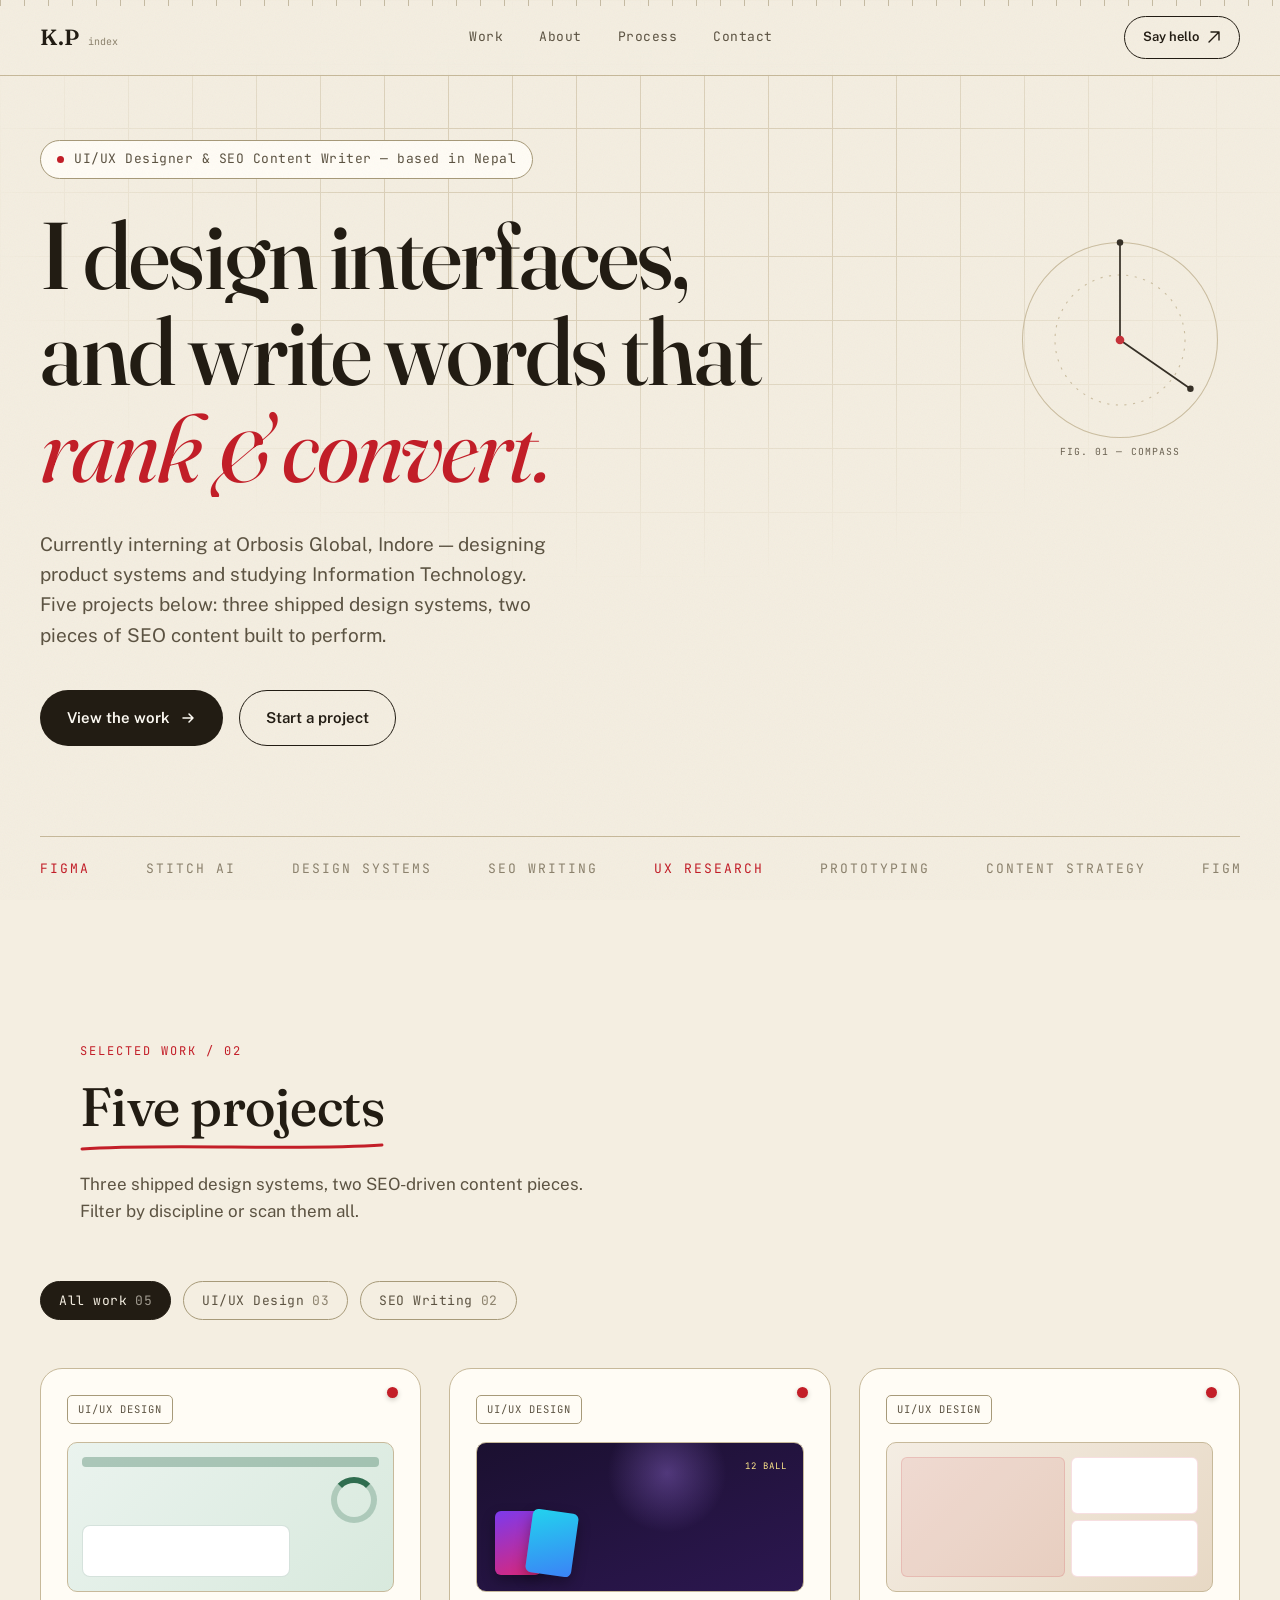
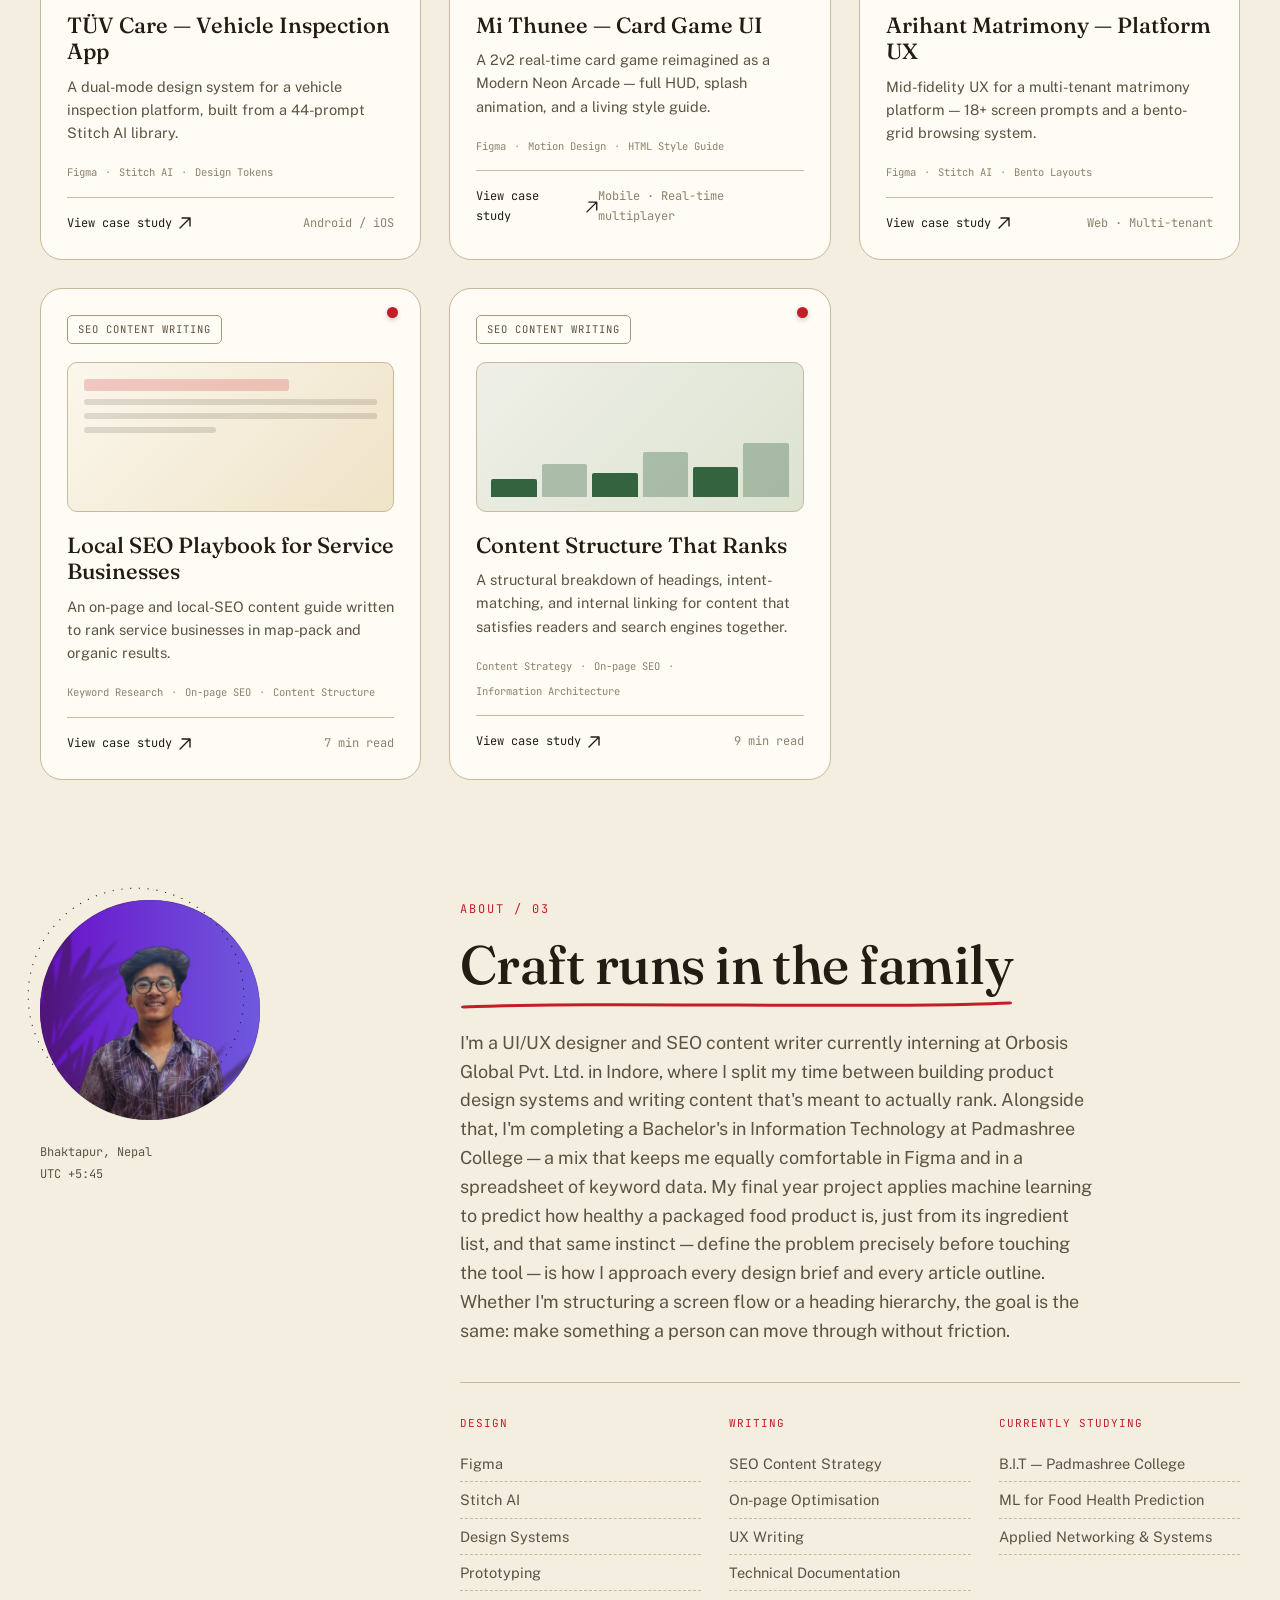
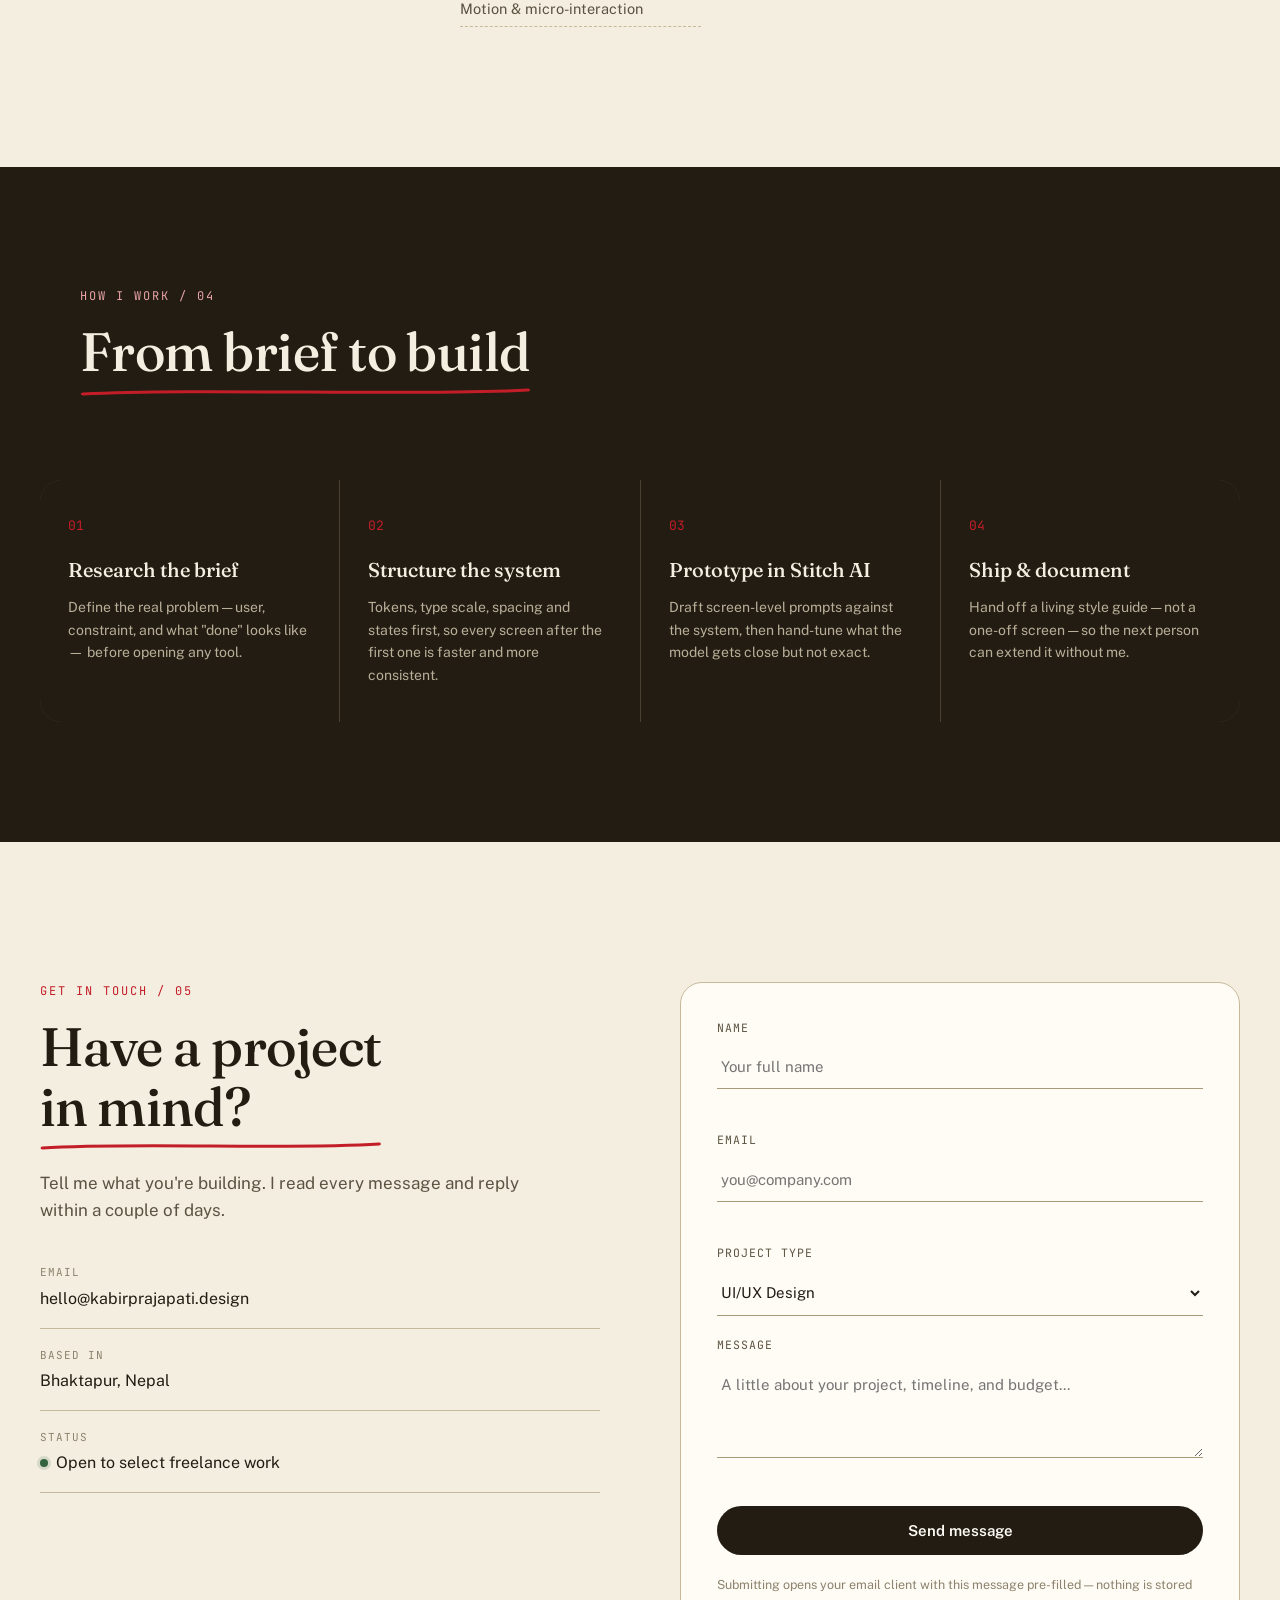
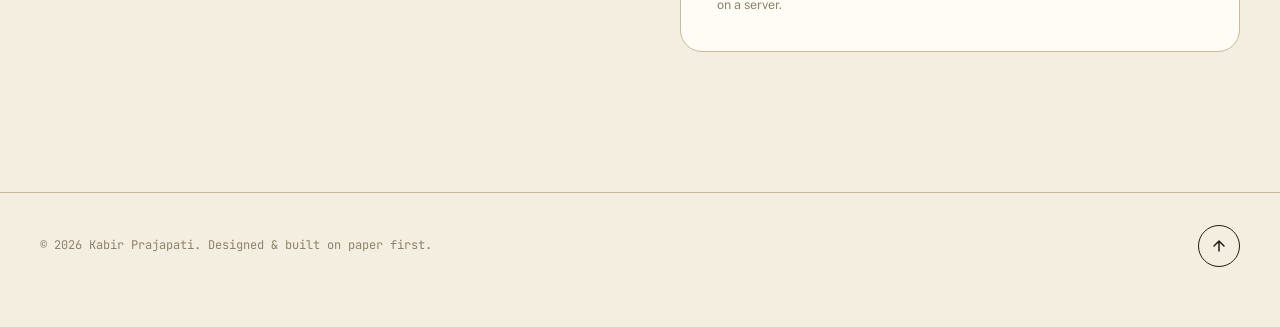
==== index.html @ f409e6fe "Add files via upload" ====
<!DOCTYPE html>
<html lang="en">
<head>
<meta charset="UTF-8">
<meta name="viewport" content="width=device-width, initial-scale=1.0">
<title>Kabir Prajapati — UI/UX Designer &amp; SEO Content Writer</title>
<meta name="description" content="Portfolio of Kabir Prajapati — UI/UX designer and SEO content writer. Case studies in product design systems and content that ranks.">
<link rel="preconnect" href="https://fonts.googleapis.com">
<link rel="preconnect" href="https://fonts.gstatic.com" crossorigin>
<link href="https://fonts.googleapis.com/css2?family=Fraunces:ital,opsz,wght@0,9..144,300;0,9..144,400;0,9..144,500;0,9..144,600;0,9..144,700;1,9..144,400;1,9..144,500&family=Public+Sans:wght@300;400;500;600;700;800&family=JetBrains+Mono:wght@400;500;600&display=swap" rel="stylesheet">
<link rel="stylesheet" href="styles.css">
</head>
<body>

<!-- Custom cursor (desktop only) -->
<div class="cursor-dot" aria-hidden="true"></div>
<div class="cursor-ring" aria-hidden="true"></div>

<!-- Preloader -->
<div class="preloader" id="preloader" aria-hidden="true">
  <svg class="preloader-line" viewBox="0 0 300 40" width="220">
    <line x1="10" y1="20" x2="290" y2="20" stroke="var(--ink)" stroke-width="1.5"/>
    <circle class="preloader-nib" cx="10" cy="20" r="4" fill="var(--red)"/>
  </svg>
  <p class="preloader-label">DRAFTING&nbsp;/&nbsp;01</p>
</div>

<!-- Grain overlay -->
<div class="grain" aria-hidden="true"></div>

<!-- NAV -->
<header class="site-nav" id="siteNav">
  <div class="nav-ruler" aria-hidden="true"></div>
  <div class="nav-inner">
    <a href="#top" class="nav-logo" aria-label="Kabir Prajapati — home">
      <span class="nav-logo-mark">K.P</span>
      <span class="nav-logo-sub">index</span>
    </a>
    <nav class="nav-links" id="navLinks">
      <a href="#work" data-nav>Work</a>
      <a href="#about" data-nav>About</a>
      <a href="#process" data-nav>Process</a>
      <a href="#contact" data-nav>Contact</a>
    </nav>
    <a href="#contact" class="nav-cta" data-nav>
      <span>Say hello</span>
      <svg width="14" height="14" viewBox="0 0 14 14" fill="none"><path d="M2 12L12 2M12 2H4M12 2V10" stroke="currentColor" stroke-width="1.4" stroke-linecap="round" stroke-linejoin="round"/></svg>
    </a>
    <button class="nav-toggle" id="navToggle" aria-label="Open menu" aria-expanded="false">
      <span></span><span></span>
    </button>
  </div>
</header>

<!-- Mobile menu sheet -->
<div class="mobile-sheet" id="mobileSheet">
  <div class="mobile-sheet-grid" aria-hidden="true"></div>
  <nav class="mobile-links">
    <a href="#work" data-nav data-mobile-nav><span>01</span>Work</a>
    <a href="#about" data-nav data-mobile-nav><span>02</span>About</a>
    <a href="#process" data-nav data-mobile-nav><span>03</span>Process</a>
    <a href="#contact" data-nav data-mobile-nav><span>04</span>Contact</a>
  </nav>
  <p class="mobile-sheet-foot">Bhaktapur, Nepal &nbsp;·&nbsp; Available for select work</p>
</div>

<main id="top">

  <!-- HERO -->
  <section class="hero" id="hero">
    <div class="hero-grid" aria-hidden="true"></div>
    <div class="hero-inner">
      <p class="eyebrow reveal-up" data-reveal>
        <span class="eyebrow-dot"></span>
        UI/UX Designer &amp; SEO Content Writer — based in Nepal
      </p>
      <h1 class="hero-title">
        <span class="reveal-line"><span class="reveal-inner">I design interfaces,</span></span>
        <span class="reveal-line"><span class="reveal-inner">and write words that</span></span>
        <span class="reveal-line"><span class="reveal-inner"><em>rank &amp; convert.</em></span></span>
      </h1>
      <p class="hero-sub reveal-up" data-reveal>
        Currently interning at Orbosis Global, Indore — designing product systems and
        studying Information Technology. Five projects below: three shipped design
        systems, two pieces of SEO content built to perform.
      </p>
      <div class="hero-actions reveal-up" data-reveal>
        <a href="#work" class="btn btn-primary" data-nav>
          <span>View the work</span>
          <svg width="16" height="16" viewBox="0 0 16 16" fill="none"><path d="M3 8H13M13 8L9 4M13 8L9 12" stroke="currentColor" stroke-width="1.5" stroke-linecap="round" stroke-linejoin="round"/></svg>
        </a>
        <a href="#contact" class="btn btn-ghost" data-nav>Start a project</a>
      </div>

      <svg class="hero-instrument" viewBox="0 0 240 240" aria-hidden="true">
        <circle cx="120" cy="120" r="90" fill="none" stroke="var(--line)" stroke-width="1"/>
        <circle cx="120" cy="120" r="60" fill="none" stroke="var(--line)" stroke-width="1" stroke-dasharray="2 6"/>
        <g class="instrument-arm">
          <line x1="120" y1="120" x2="120" y2="30" stroke="var(--ink)" stroke-width="1.6" stroke-linecap="round"/>
          <line x1="120" y1="120" x2="185" y2="165" stroke="var(--ink)" stroke-width="1.6" stroke-linecap="round"/>
          <circle cx="120" cy="120" r="4" fill="var(--red)"/>
          <circle cx="120" cy="30" r="3" fill="var(--ink)"/>
          <circle cx="185" cy="165" r="3" fill="var(--ink)"/>
        </g>
        <text x="120" y="226" text-anchor="middle" font-family="JetBrains Mono" font-size="9" fill="var(--ink-soft)" letter-spacing="1">FIG. 01 — COMPASS</text>
      </svg>
    </div>

    <div class="marquee" aria-hidden="true">
      <div class="marquee-track">
        <span>FIGMA</span><span>STITCH AI</span><span>DESIGN SYSTEMS</span><span>SEO WRITING</span><span>UX RESEARCH</span><span>PROTOTYPING</span><span>CONTENT STRATEGY</span>
        <span>FIGMA</span><span>STITCH AI</span><span>DESIGN SYSTEMS</span><span>SEO WRITING</span><span>UX RESEARCH</span><span>PROTOTYPING</span><span>CONTENT STRATEGY</span>
      </div>
    </div>
  </section>

  <!-- WORK -->
  <section class="work" id="work">
    <div class="section-head">
      <p class="section-eyebrow" data-reveal>Selected Work / 02</p>
      <h2 class="section-title" data-reveal>
        Five projects<svg class="underline-svg" viewBox="0 0 300 12" preserveAspectRatio="none"><path d="M2 8 C 80 2, 220 10, 298 4" stroke="var(--red)" stroke-width="3" fill="none" stroke-linecap="round"/></svg>
      </h2>
      <p class="section-desc" data-reveal>Three shipped design systems, two SEO-driven content pieces. Filter by discipline or scan them all.</p>
    </div>

    <div class="filter-bar" data-reveal role="tablist" aria-label="Filter projects by category">
      <button class="filter-btn is-active" data-filter="all" role="tab" aria-selected="true">All work <span>05</span></button>
      <button class="filter-btn" data-filter="uiux" role="tab" aria-selected="false">UI/UX Design <span>03</span></button>
      <button class="filter-btn" data-filter="seo" role="tab" aria-selected="false">SEO Writing <span>02</span></button>
    </div>

    <div class="project-grid" id="projectGrid"><!-- injected by JS --></div>
  </section>

  <!-- ABOUT -->
  <section class="about" id="about">
    <div class="about-visual" data-reveal>
      <div class="mono-portrait">
        <img src="resources/profile-pic.png" alt="KP"> 
        <svg class="mono-portrait-ring" viewBox="0 0 200 200" aria-hidden="true">
          <circle cx="100" cy="100" r="98" fill="none" stroke="var(--ink)" stroke-width="1" stroke-dasharray="1 7"/>
        </svg>
      </div>
      <p class="about-tag">Bhaktapur, Nepal<br>UTC +5:45</p>
    </div>
    <div class="about-copy">
      <p class="section-eyebrow" data-reveal>About / 03</p>
      <h2 class="section-title" data-reveal>
        Craft runs in the family<svg class="underline-svg" viewBox="0 0 300 12" preserveAspectRatio="none"><path d="M2 8 C 80 2, 220 10, 298 4" stroke="var(--red)" stroke-width="3" fill="none" stroke-linecap="round"/></svg>
      </h2>
      <p class="about-lead" data-reveal>
        I'm a UI/UX designer and SEO content writer currently interning at Orbosis Global Pvt. Ltd. in Indore, where I split my time between building product design systems and writing content that's meant to actually rank. Alongside that, I'm completing a Bachelor's in Information Technology at Padmashree College 
        — a mix that keeps me equally comfortable in Figma and in a spreadsheet of keyword data. My final year project applies machine learning to predict how healthy a packaged food product is, just from its ingredient list, and that same instinct — define the problem precisely before touching the tool 
        — is how I approach every design brief and every article outline. Whether I'm structuring a screen flow or a heading hierarchy, the goal is the same: make something a person can move through without friction.
      </p>
      <div class="about-skills" data-reveal>
        <div class="skill-col">
          <p class="skill-col-title">Design</p>
          <ul><li>Figma</li><li>Stitch AI</li><li>Design Systems</li><li>Prototyping</li><li>Motion &amp; micro-interaction</li></ul>
        </div>
        <div class="skill-col">
          <p class="skill-col-title">Writing</p>
          <ul><li>SEO Content Strategy</li><li>On-page Optimisation</li><li>UX Writing</li><li>Technical Documentation</li></ul>
        </div>
        <div class="skill-col">
          <p class="skill-col-title">Currently studying</p>
          <ul><li>B.I.T — Padmashree College</li><li>ML for Food Health Prediction</li><li>Applied Networking &amp; Systems</li></ul>
        </div>
      </div>
    </div>
  </section>

  <!-- PROCESS -->
  <section class="process" id="process">
    <div class="section-head">
      <p class="section-eyebrow" data-reveal>How I Work / 04</p>
      <h2 class="section-title" data-reveal>
        From brief to build<svg class="underline-svg" viewBox="0 0 300 12" preserveAspectRatio="none"><path d="M2 8 C 80 2, 220 10, 298 4" stroke="var(--red)" stroke-width="3" fill="none" stroke-linecap="round"/></svg>
      </h2>
    </div>
    <div class="process-grid">
      <div class="process-step" data-reveal>
        <span class="process-num">01</span>
        <h3>Research the brief</h3>
        <p>Define the real problem — user, constraint, and what "done" looks like — before opening any tool.</p>
      </div>
      <div class="process-step" data-reveal>
        <span class="process-num">02</span>
        <h3>Structure the system</h3>
        <p>Tokens, type scale, spacing and states first, so every screen after the first one is faster and more consistent.</p>
      </div>
      <div class="process-step" data-reveal>
        <span class="process-num">03</span>
        <h3>Prototype in Stitch AI</h3>
        <p>Draft screen-level prompts against the system, then hand-tune what the model gets close but not exact.</p>
      </div>
      <div class="process-step" data-reveal>
        <span class="process-num">04</span>
        <h3>Ship &amp; document</h3>
        <p>Hand off a living style guide — not a one-off screen — so the next person can extend it without me.</p>
      </div>
    </div>
  </section>

  <!-- CONTACT -->
  <section class="contact" id="contact">
    <div class="contact-inner">
      <div class="contact-left">
        <p class="section-eyebrow" data-reveal>Get in touch / 05</p>
        <h2 class="section-title" data-reveal>
          Have a project<br>in mind?<svg class="underline-svg" viewBox="0 0 300 12" preserveAspectRatio="none"><path d="M2 8 C 80 2, 220 10, 298 4" stroke="var(--red)" stroke-width="3" fill="none" stroke-linecap="round"/></svg>
        </h2>
        <p class="section-desc" data-reveal>Tell me what you're building. I read every message and reply within a couple of days.</p>
        <div class="contact-meta" data-reveal>
          <div>
            <span class="contact-meta-label">Email</span>
            <span class="contact-meta-value" id="contactEmail">hello@kabirprajapati.design</span>
          </div>
          <div>
            <span class="contact-meta-label">Based in</span>
            <span class="contact-meta-value">Bhaktapur, Nepal</span>
          </div>
          <div>
            <span class="contact-meta-label">Status</span>
            <span class="contact-meta-value"><span class="status-dot"></span> Open to select freelance work</span>
          </div>
        </div>
      </div>

      <form class="contact-form" id="contactForm" novalidate data-reveal>
        <div class="field">
          <label for="fName">Name</label>
          <input type="text" id="fName" name="name" placeholder="Your full name" autocomplete="name">
          <span class="field-error" id="err-name" role="alert"></span>
        </div>
        <div class="field">
          <label for="fEmail">Email</label>
          <input type="email" id="fEmail" name="email" placeholder="you@company.com" autocomplete="email">
          <span class="field-error" id="err-email" role="alert"></span>
        </div>
        <div class="field">
          <label for="fSubject">Project type</label>
          <select id="fSubject" name="subject">
            <option value="UI/UX Design">UI/UX Design</option>
            <option value="SEO Content Writing">SEO Content Writing</option>
            <option value="Both / Not sure yet">Both / Not sure yet</option>
          </select>
        </div>
        <div class="field">
          <label for="fMessage">Message</label>
          <textarea id="fMessage" name="message" rows="4" placeholder="A little about your project, timeline, and budget..."></textarea>
          <span class="field-error" id="err-message" role="alert"></span>
        </div>
        <button type="submit" class="btn btn-primary btn-submit" id="submitBtn">
          <span class="btn-submit-label">Send message</span>
          <span class="btn-submit-stamp" aria-hidden="true">SENT ✓</span>
        </button>
        <p class="form-note">Submitting opens your email client with this message pre-filled — nothing is stored on a server.</p>
      </form>
    </div>
  </section>

  <footer class="site-footer">
    <p>© <span id="year"></span> Kabir Prajapati. Designed &amp; built on paper first.</p>
    <button class="back-to-top" id="backToTop" aria-label="Back to top">
      <svg width="16" height="16" viewBox="0 0 16 16" fill="none"><path d="M8 13V3M8 3L3 8M8 3L13 8" stroke="currentColor" stroke-width="1.5" stroke-linecap="round" stroke-linejoin="round"/></svg>
    </button>
  </footer>

</main>

<!-- PROJECT MODAL -->
<div class="modal-overlay" id="modalOverlay">
  <div class="modal-sheet" role="dialog" aria-modal="true" aria-labelledby="modalTitle" id="modalSheet">
    <div class="modal-topbar">
      <span class="modal-index" id="modalIndex">01 / 05</span>
      <div class="modal-topbar-actions">
        <button class="modal-nav-btn" id="modalPrev" aria-label="Previous project">←</button>
        <button class="modal-nav-btn" id="modalNext" aria-label="Next project">→</button>
        <button class="modal-close" id="modalClose" aria-label="Close">✕</button>
      </div>
    </div>
    <div class="modal-body" id="modalBody"><!-- injected by JS --></div>
  </div>
</div>

<script src="script.js"></script>
</body>
</html>
---- styles.css ----
/* ============================================================
   KABIR PRAJAPATI — PORTFOLIO
   Concept: The Drafting Table — a designer's desk rendered in CSS.
   Paper, ink, a single signal-red accent. Structure reads like
   drafting instruments: rulers, ticks, coordinates, index cards.
   ============================================================ */

@import url('https://fonts.googleapis.com/css2?family=Fraunces:ital,opsz,wght@0,9..144,300;0,9..144,400;0,9..144,500;0,9..144,600;0,9..144,700;1,9..144,400;1,9..144,500&family=Public+Sans:wght@300;400;500;600;700;800&family=JetBrains+Mono:wght@400;500;600&display=swap');

:root{
  /* --- color tokens --- */
  --paper: #F4EEE1;
  --paper-2: #ECE3CF;
  --paper-3: #E2D6B9;
  --ink: #221C13;
  --ink-soft: #5C5342;
  --ink-faint: #8C826D;
  --red: #C31E28;
  --red-dark: #8F151D;
  --green: #34633F;
  --line: #C7B99A;
  --line-strong: #A79A79;
  --shadow-1: rgba(34,28,19,0.10);
  --shadow-2: rgba(34,28,19,0.22);
  --white: #FFFCF5;

  /* --- type tokens --- */
  --font-display: 'Fraunces', Georgia, serif;
  --font-body: 'Public Sans', -apple-system, sans-serif;
  --font-mono: 'JetBrains Mono', 'Courier New', monospace;

  /* --- scale --- */
  --radius-s: 4px;
  --radius-m: 10px;
  --radius-l: 22px;
  --ease-out: cubic-bezier(.16,.84,.32,1);
  --ease-in-out: cubic-bezier(.65,0,.35,1);
  --nav-h: 76px;
}

*,*::before,*::after{ box-sizing:border-box; }
html{ scroll-behavior:smooth; scroll-padding-top: 90px; }
@media (prefers-reduced-motion: reduce){
  html{ scroll-behavior:auto; }
  *,*::before,*::after{ animation-duration:0.001ms !important; animation-iteration-count:1 !important; transition-duration:0.001ms !important; scroll-behavior:auto !important; }
}

body{
  margin:0;
  background:var(--paper);
  color:var(--ink);
  font-family:var(--font-body);
  font-size:16px;
  line-height:1.6;
  -webkit-font-smoothing:antialiased;
  overflow-x:hidden;
}

img,svg{ display:block; max-width:100%; }
a{ color:inherit; text-decoration:none; }
button{ font-family:inherit; cursor:pointer; }
ul{ margin:0; padding:0; list-style:none; }
h1,h2,h3,p{ margin:0; }

::selection{ background:var(--ink); color:var(--paper); }

/* subtle paper grain */
.grain{
  position:fixed; inset:0; pointer-events:none; z-index:9998; opacity:.05; mix-blend-mode:multiply;
  background-image:url("data:image/svg+xml,%3Csvg xmlns='http://www.w3.org/2000/svg' width='120' height='120'%3E%3Cfilter id='n'%3E%3CfeTurbulence type='fractalNoise' baseFrequency='0.85' numOctaves='2' stitchTiles='stitch'/%3E%3C/filter%3E%3Crect width='100%25' height='100%25' filter='url(%23n)'/%3E%3C/svg%3E");
}

/* ================= CUSTOM CURSOR ================= */
.cursor-dot,.cursor-ring{
  position:fixed; top:0; left:0; pointer-events:none; z-index:9999;
  border-radius:50%; transform:translate(-50%,-50%);
  opacity:0; transition:opacity .25s var(--ease-out);
}
.cursor-dot{ width:6px; height:6px; background:var(--red); }
.cursor-ring{ width:34px; height:34px; border:1px solid var(--ink); transition:opacity .25s var(--ease-out), width .2s var(--ease-out), height .2s var(--ease-out), border-color .2s; }
.cursor-active .cursor-dot,.cursor-active .cursor-ring{ opacity:1; }
.cursor-ring.is-hover{ width:56px; height:56px; border-color:var(--red); }
@media (hover:none), (pointer:coarse){ .cursor-dot,.cursor-ring{ display:none; } }

/* ================= PRELOADER ================= */
.preloader{
  position:fixed; inset:0; z-index:10000; background:var(--paper);
  display:flex; flex-direction:column; align-items:center; justify-content:center; gap:16px;
  transition:opacity .6s var(--ease-in-out), visibility .6s;
}
.preloader.is-done{ opacity:0; visibility:hidden; }
.preloader-line{ overflow:visible; }
.preloader-nib{ animation:nibTravel 1.1s var(--ease-in-out) infinite alternate; }
@keyframes nibTravel{ from{ transform:translateX(0);} to{ transform:translateX(280px);} }
.preloader-label{ font-family:var(--font-mono); font-size:11px; letter-spacing:2px; color:var(--ink-soft); }

/* ================= NAV ================= */
.site-nav{
  position:fixed; top:0; left:0; right:0; z-index:900; height:var(--nav-h);
  background:rgba(244,238,225,.86); backdrop-filter:blur(10px);
  border-bottom:1px solid var(--line);
  transition:transform .4s var(--ease-out), box-shadow .4s;
}
.site-nav.nav-hidden{ transform:translateY(-100%); }
.site-nav.nav-scrolled{ box-shadow:0 6px 24px var(--shadow-1); }
.nav-ruler{
  position:absolute; top:0; left:0; right:0; height:6px;
  background-image:repeating-linear-gradient(90deg, var(--line-strong) 0 1px, transparent 1px 24px);
  opacity:.6;
}
.nav-inner{
  max-width:1280px; margin:0 auto; height:100%; padding:0 40px;
  display:flex; align-items:center; justify-content:space-between; gap:24px;
}
.nav-logo{ display:flex; align-items:baseline; gap:8px; }
.nav-logo-mark{ font-family:var(--font-display); font-size:22px; font-weight:600; letter-spacing:.5px; }
.nav-logo-sub{ font-family:var(--font-mono); font-size:10px; color:var(--ink-faint); }
.nav-links{ display:flex; gap:36px; }
.nav-links a{
  font-family:var(--font-mono); font-size:13px; letter-spacing:.5px; color:var(--ink-soft);
  position:relative; padding:4px 0; transition:color .2s;
}
.nav-links a::after{
  content:''; position:absolute; left:0; bottom:0; width:0; height:1px; background:var(--red);
  transition:width .3s var(--ease-out);
}
.nav-links a:hover{ color:var(--ink); }
.nav-links a:hover::after{ width:100%; }
.nav-cta{
  display:inline-flex; align-items:center; gap:8px; padding:10px 18px;
  border:1px solid var(--ink); border-radius:999px; font-size:13px; font-weight:600;
  transition:background .25s, color .25s, transform .25s var(--ease-out);
}
.nav-cta:hover{ background:var(--ink); color:var(--paper); transform:translateY(-2px); }
.nav-toggle{ display:none; width:38px; height:38px; border:1px solid var(--ink); border-radius:50%; background:none; position:relative; }
.nav-toggle span{ position:absolute; left:10px; right:10px; height:1.4px; background:var(--ink); transition:transform .3s var(--ease-in-out), opacity .2s; }
.nav-toggle span:first-child{ top:15px; }
.nav-toggle span:last-child{ top:21px; }
.nav-toggle.is-open span:first-child{ transform:translateY(3px) rotate(45deg); }
.nav-toggle.is-open span:last-child{ transform:translateY(-3px) rotate(-45deg); }

/* mobile sheet */
.mobile-sheet{
  position:fixed; inset:0; z-index:850; background:var(--paper);
  display:flex; flex-direction:column; justify-content:center; padding:0 40px;
  transform:translateY(-100%); transition:transform .5s var(--ease-in-out);
  visibility:hidden;
}
.mobile-sheet.is-open{ transform:translateY(0); visibility:visible; }
.mobile-sheet-grid{
  position:absolute; inset:0; opacity:.5; pointer-events:none;
  background-image:linear-gradient(var(--line) 1px, transparent 1px), linear-gradient(90deg, var(--line) 1px, transparent 1px);
  background-size:32px 32px;
}
.mobile-links{ display:flex; flex-direction:column; gap:6px; }
.mobile-links a{
  font-family:var(--font-display); font-size:clamp(32px,10vw,56px); font-weight:500; padding:10px 0;
  display:flex; align-items:baseline; gap:16px; border-bottom:1px solid var(--line);
}
.mobile-links a span{ font-family:var(--font-mono); font-size:14px; color:var(--red); }
.mobile-sheet-foot{ margin-top:32px; font-family:var(--font-mono); font-size:12px; color:var(--ink-soft); }

/* ================= SHARED ================= */
.section-eyebrow{
  font-family:var(--font-mono); font-size:12px; letter-spacing:2px; text-transform:uppercase;
  color:var(--red); margin-bottom:16px;
}
.section-title{
  font-family:var(--font-display); font-weight:500; font-size:clamp(32px,4.6vw,54px);
  line-height:1.1; letter-spacing:-.01em; margin-bottom:18px; position:relative; display:inline-block;
}
.underline-svg{ display:block; width:100%; height:12px; margin-top:4px; }
.section-desc{ font-size:17px; color:var(--ink-soft); max-width:520px; }
.section-head{ max-width:1280px; margin:0 auto 56px; padding:0 40px; }

.btn{
  display:inline-flex; align-items:center; gap:10px; padding:15px 26px; border-radius:999px;
  font-weight:600; font-size:15px; border:1px solid transparent; transition:transform .25s var(--ease-out), background .25s, color .25s, border-color .25s;
}
.btn svg{ transition:transform .3s var(--ease-out); }
.btn-primary{ background:var(--ink); color:var(--white); }
.btn-primary:hover{ background:var(--red); transform:translateY(-3px); }
.btn-primary:hover svg{ transform:translateX(3px); }
.btn-ghost{ border-color:var(--ink); color:var(--ink); }
.btn-ghost:hover{ background:var(--ink); color:var(--paper); transform:translateY(-3px); }

/* scroll reveal base states (JS toggles .is-visible) */
[data-reveal]{ opacity:0; transform:translateY(28px); transition:opacity .8s var(--ease-out), transform .8s var(--ease-out); }
[data-reveal].is-visible{ opacity:1; transform:translateY(0); }
.reveal-line{ display:block; overflow:hidden; }
.reveal-inner{ display:block; transform:translateY(115%); transition:transform .9s var(--ease-out); }
.hero.is-loaded .reveal-inner{ transform:translateY(0); }
.hero.is-loaded .reveal-line:nth-child(1) .reveal-inner{ transition-delay:.15s; }
.hero.is-loaded .reveal-line:nth-child(2) .reveal-inner{ transition-delay:.28s; }
.hero.is-loaded .reveal-line:nth-child(3) .reveal-inner{ transition-delay:.41s; }
.hero [data-reveal]{ transition-delay:.6s; }

/* ================= HERO ================= */
.hero{ position:relative; padding:calc(var(--nav-h) + 64px) 40px 0; overflow:hidden; }
.hero-grid{
  position:absolute; inset:0; z-index:0; opacity:.55; pointer-events:none;
  background-image:linear-gradient(var(--line) 1px, transparent 1px), linear-gradient(90deg, var(--line) 1px, transparent 1px);
  background-size:64px 64px;
  mask-image:radial-gradient(ellipse 70% 60% at 50% 20%, black 30%, transparent 75%);
}
.hero-inner{ position:relative; max-width:1280px; margin:0 auto; padding-bottom:90px; }
.eyebrow{
  display:inline-flex; align-items:center; gap:10px; font-family:var(--font-mono); font-size:13px;
  letter-spacing:.5px; color:var(--ink-soft); margin-bottom:28px; padding:8px 16px; border:1px solid var(--line-strong); border-radius:999px; background:var(--white);
}
.eyebrow-dot{ width:7px; height:7px; border-radius:50%; background:var(--red); animation:pulse 2s ease-in-out infinite; }
@keyframes pulse{ 0%,100%{ opacity:1; } 50%{ opacity:.35; } }
.hero-title{
  font-family:var(--font-display); font-weight:500; font-size:clamp(40px,7.4vw,96px);
  line-height:1.02; letter-spacing:-.02em; max-width:16ch; margin-bottom:32px;
}
.hero-title em{ font-style:italic; color:var(--red); font-weight:400; }
.hero-sub{ font-size:19px; color:var(--ink-soft); max-width:520px; margin-bottom:40px; }
.hero-actions{ display:flex; gap:16px; flex-wrap:wrap; }

.hero-instrument{
  position:absolute; right:-10px; top:70px; width:260px; height:260px; opacity:.9;
}
.instrument-arm{ transform-origin:120px 120px; animation:sweep 10s var(--ease-in-out) infinite; }
@keyframes sweep{ 0%,100%{ transform:rotate(-8deg);} 50%{ transform:rotate(10deg);} }
@media (max-width:1100px){ .hero-instrument{ display:none; } }

.marquee{
  border-top:1px solid var(--line); overflow:hidden; padding:22px 0; position:relative;
}
.marquee-track{ display:flex; gap:56px; width:max-content; animation:marquee 26s linear infinite; }
.marquee-track span{ font-family:var(--font-mono); font-size:13px; letter-spacing:2px; color:var(--ink-faint); white-space:nowrap; }
.marquee-track span:nth-child(4n+1){ color:var(--red); }
@keyframes marquee{ from{ transform:translateX(0);} to{ transform:translateX(-50%);} }

/* ================= WORK / PROJECT GRID ================= */
.work{ max-width:1280px; margin:0 auto; padding:140px 40px 60px; }
.filter-bar{ display:flex; gap:12px; margin-bottom:48px; flex-wrap:wrap; }
.filter-btn{
  font-family:var(--font-mono); font-size:13px; letter-spacing:.5px; padding:10px 18px;
  border:1px solid var(--line-strong); border-radius:999px; background:transparent; color:var(--ink-soft);
  display:inline-flex; gap:8px; transition:background .25s, color .25s, border-color .25s;
}
.filter-btn span{ color:var(--ink-faint); }
.filter-btn.is-active,.filter-btn:hover{ background:var(--ink); color:var(--paper); border-color:var(--ink); }
.filter-btn.is-active span,.filter-btn:hover span{ color:var(--paper); opacity:.6; }

.project-grid{
  display:grid; grid-template-columns:repeat(3,1fr); gap:28px;
}
@media (max-width:980px){ .project-grid{ grid-template-columns:repeat(2,1fr);} }
@media (max-width:680px){ .project-grid{ grid-template-columns:1fr;} }

.project-card{
  background:var(--white); border:1px solid var(--line); border-radius:var(--radius-l);
  padding:26px; position:relative; cursor:pointer; overflow:hidden;
  transition:transform .4s var(--ease-out), box-shadow .4s var(--ease-out), border-color .4s;
  opacity:0; transform:translateY(36px) scale(.98);
}
.project-card.is-visible{ opacity:1; transform:translateY(0) scale(1); }
.project-card:hover{ transform:translateY(-8px) rotate(-.4deg); box-shadow:0 26px 50px var(--shadow-2); border-color:var(--ink); }
.project-card.is-hidden{ display:none; }

.card-pin{
  position:absolute; top:18px; right:22px; width:11px; height:11px; border-radius:50%;
  background:var(--red); box-shadow:0 2px 5px var(--shadow-2);
}
.card-tag{
  display:inline-block; font-family:var(--font-mono); font-size:10.5px; letter-spacing:1px; text-transform:uppercase;
  padding:5px 10px; border:1px solid var(--line-strong); border-radius:5px; color:var(--ink-soft); margin-bottom:18px;
}
.card-visual{
  height:150px; border-radius:var(--radius-m); margin-bottom:20px; position:relative; overflow:hidden;
  border:1px solid var(--line);
}
.card-title{ font-family:var(--font-display); font-size:22px; font-weight:500; margin-bottom:10px; line-height:1.2; }
.card-blurb{ font-size:14.5px; color:var(--ink-soft); margin-bottom:20px; }
.card-tools{ display:flex; flex-wrap:wrap; gap:8px; margin-bottom:16px; }
.card-tools span{ font-family:var(--font-mono); font-size:10.5px; color:var(--ink-faint); }
.card-tools span:not(:last-child)::after{ content:'·'; margin-left:8px; color:var(--line-strong); }
.card-foot{ display:flex; align-items:center; justify-content:space-between; padding-top:16px; border-top:1px solid var(--line); }
.card-cta{ font-family:var(--font-mono); font-size:12px; display:inline-flex; align-items:center; gap:6px; }
.card-cta svg{ transition:transform .3s var(--ease-out); }
.project-card:hover .card-cta svg{ transform:translateX(4px); }
.card-year{ font-family:var(--font-mono); font-size:12px; color:var(--ink-faint); }

/* mockup visuals drawn purely in CSS per project */
.mockup{ position:absolute; inset:0; }
.mockup-tuv{ background:linear-gradient(135deg,#EAF3EE,#D8E9DD); }
.mockup-tuv .m-bar{ position:absolute; top:14px; left:14px; right:14px; height:10px; border-radius:4px; background:#2F6D4F55; }
.mockup-tuv .m-card{ position:absolute; bottom:14px; left:14px; width:64%; height:52px; border-radius:8px; background:#fff; border:1px solid #2F6D4F33; }
.mockup-tuv .m-ring{ position:absolute; top:34px; right:16px; width:46px; height:46px; border-radius:50%; border:6px solid #2F6D4F44; border-top-color:#2F6D4F; }

.mockup-thunee{ background:linear-gradient(160deg,#1B1030,#2C1750); }
.mockup-thunee .m-glow{ position:absolute; width:120px; height:120px; border-radius:50%; background:radial-gradient(circle,#B084F955,transparent 70%); top:-30px; left:40%; }
.mockup-thunee .m-card{ position:absolute; bottom:16px; left:18px; width:46px; height:64px; border-radius:6px; background:linear-gradient(160deg,#7C3AED,#DB2777); box-shadow:0 6px 14px #00000055; }
.mockup-thunee .m-card2{ position:absolute; bottom:16px; left:52px; width:46px; height:64px; border-radius:6px; background:linear-gradient(160deg,#22D3EE,#3B82F6); box-shadow:0 6px 14px #00000055; transform:rotate(8deg); }
.mockup-thunee .m-hud{ position:absolute; top:16px; right:16px; font-family:var(--font-mono); font-size:9px; color:#FDE68A; letter-spacing:1px; }

.mockup-arihant{ background:linear-gradient(135deg,#F4EDE3,#E7D8C4); }
.mockup-arihant .m-bento{ position:absolute; inset:14px; display:grid; grid-template-columns:1.3fr 1fr; grid-template-rows:1fr 1fr; gap:6px; }
.mockup-arihant .m-bento div{ background:#fff; border:1px solid #C1121F22; border-radius:6px; }
.mockup-arihant .m-bento div:first-child{ grid-row:1/3; background:#C1121F14; }

.mockup-seo1{ background:linear-gradient(135deg,#FBF7EC,#EFE3C7); }
.mockup-seo1 .m-lines{ position:absolute; inset:16px; display:flex; flex-direction:column; gap:8px; }
.mockup-seo1 .m-lines span{ display:block; height:6px; border-radius:3px; background:#22190f22; }
.mockup-seo1 .m-lines span:nth-child(1){ width:70%; height:12px; background:#C1121F33; }
.mockup-seo1 .m-lines span:nth-child(4){ width:45%; }

.mockup-seo2{ background:linear-gradient(135deg,#EFEFE7,#DCE3D1); }
.mockup-seo2 .m-graph{ position:absolute; bottom:14px; left:14px; right:14px; height:60px; display:flex; align-items:flex-end; gap:5px; }
.mockup-seo2 .m-graph span{ flex:1; background:#34633F55; border-radius:2px 2px 0 0; }
.mockup-seo2 .m-graph span:nth-child(odd){ background:#34633F; }

/* ================= ABOUT ================= */
.about{
  max-width:1280px; margin:0 auto; padding:60px 40px 140px;
  display:grid; grid-template-columns:340px 1fr; gap:80px; align-items:start;
}
@media (max-width:900px){ .about{ grid-template-columns:1fr; gap:48px; } }
.about-visual{ position:sticky; top:120px; }
.mono-portrait{
  width:220px; height:220px; border-radius:50%; background:var(--ink); color:var(--paper);
  display:flex; align-items:center; justify-content:center; font-family:var(--font-display);
  font-size:64px; gap:2px; position:relative; margin-bottom:22px;
}
.mono-portrait-ring{ position:absolute; inset:-14px; animation:spin 40s linear infinite; }
@keyframes spin{ to{ transform:rotate(360deg); } }
.about-tag{ font-family:var(--font-mono); font-size:12px; color:var(--ink-soft); line-height:1.8; }
.about-lead{ font-size:18px; color:var(--ink-soft); max-width:640px; margin-bottom:22px; }
.about-lead strong{ color:var(--ink); font-weight:600; }
.about-skills{ display:grid; grid-template-columns:repeat(3,1fr); gap:28px; margin-top:36px; padding-top:32px; border-top:1px solid var(--line); }
@media (max-width:600px){ .about-skills{ grid-template-columns:1fr; } }
.skill-col-title{ font-family:var(--font-mono); font-size:11px; letter-spacing:1px; text-transform:uppercase; color:var(--red); margin-bottom:14px; }
.skill-col li{ font-size:14.5px; padding:6px 0; color:var(--ink-soft); border-bottom:1px dashed var(--line); }

/* ================= PROCESS ================= */
.process{ background:var(--ink); color:var(--paper); padding:120px 40px; }
.process .section-eyebrow{ color:#E8A2A6; }
.process .section-title{ color:var(--paper); }
.process .section-head{ margin-bottom:64px; }
.process-grid{ max-width:1280px; margin:0 auto; display:grid; grid-template-columns:repeat(4,1fr); gap:1px; background:#4A4232; border-radius:var(--radius-l); overflow:hidden; }
@media (max-width:900px){ .process-grid{ grid-template-columns:1fr 1fr; } }
@media (max-width:560px){ .process-grid{ grid-template-columns:1fr; } }
.process-step{ background:var(--ink); padding:36px 28px; transition:background .3s; }
.process-step:hover{ background:#2C2519; }
.process-num{ font-family:var(--font-mono); color:var(--red); font-size:13px; display:block; margin-bottom:18px; }
.process-step h3{ font-family:var(--font-display); font-size:20px; font-weight:500; margin-bottom:10px; }
.process-step p{ font-size:14px; color:#B9AF98; line-height:1.6; }

/* ================= CONTACT ================= */
.contact{ padding:140px 40px; }
.contact-inner{ max-width:1280px; margin:0 auto; display:grid; grid-template-columns:1fr 1fr; gap:80px; }
@media (max-width:900px){ .contact-inner{ grid-template-columns:1fr; gap:48px; } }
.contact-meta{ display:flex; flex-direction:column; gap:18px; margin-top:40px; }
.contact-meta > div{ display:flex; flex-direction:column; gap:4px; padding-bottom:16px; border-bottom:1px solid var(--line); }
.contact-meta-label{ font-family:var(--font-mono); font-size:11px; text-transform:uppercase; letter-spacing:1px; color:var(--ink-faint); }
.contact-meta-value{ font-size:16px; display:flex; align-items:center; gap:8px; }
.status-dot{ width:8px; height:8px; border-radius:50%; background:var(--green); box-shadow:0 0 0 3px #34633F26; }

.contact-form{ background:var(--white); border:1px solid var(--line); border-radius:var(--radius-l); padding:36px; display:flex; flex-direction:column; gap:20px; }
.field{ display:flex; flex-direction:column; gap:8px; position:relative; }
.field label{ font-family:var(--font-mono); font-size:11.5px; letter-spacing:1px; text-transform:uppercase; color:var(--ink-soft); }
.field input,.field select,.field textarea{
  font-family:var(--font-body); font-size:15px; padding:13px 4px; border:none; border-bottom:1.4px solid var(--line-strong);
  background:transparent; color:var(--ink); transition:border-color .25s; resize:vertical;
}
.field select{ padding:13px 0; }
.field input:focus,.field select:focus,.field textarea:focus{ outline:none; border-color:var(--red); }
.field.has-error input,.field.has-error textarea{ border-color:var(--red); }
.field.is-valid input,.field.is-valid textarea{ border-color:var(--green); }
.field-error{ font-family:var(--font-mono); font-size:12px; color:var(--red); min-height:14px; opacity:0; transform:translateY(-4px); transition:opacity .2s, transform .2s; }
.field.has-error .field-error{ opacity:1; transform:translateY(0); }
.field.shake{ animation:shake .4s var(--ease-in-out); }
@keyframes shake{ 0%,100%{ transform:translateX(0);} 25%{ transform:translateX(-6px);} 75%{ transform:translateX(6px);} }

.btn-submit{ position:relative; justify-content:center; margin-top:6px; overflow:hidden; }
.btn-submit-stamp{
  position:absolute; inset:0; display:flex; align-items:center; justify-content:center;
  background:var(--green); color:var(--white); transform:translateY(110%); transition:transform .4s var(--ease-out);
  font-family:var(--font-mono); letter-spacing:2px; font-weight:600;
}
.btn-submit.is-sent .btn-submit-stamp{ transform:translateY(0); }
.form-note{ font-size:12.5px; color:var(--ink-faint); }

/* ================= FOOTER ================= */
.site-footer{
  max-width:1280px; margin:0 auto; padding:32px 40px 60px; display:flex; align-items:center; justify-content:space-between;
  font-family:var(--font-mono); font-size:12px; color:var(--ink-faint); border-top:1px solid var(--line);
}
.back-to-top{
  width:42px; height:42px; border-radius:50%; border:1px solid var(--ink); background:none; color:var(--ink);
  display:flex; align-items:center; justify-content:center; transition:background .25s, color .25s, transform .3s var(--ease-out);
}
.back-to-top:hover{ background:var(--ink); color:var(--paper); transform:translateY(-4px); }

/* ================= MODAL ================= */
.modal-overlay{
  position:fixed; inset:0; z-index:2000; background:rgba(20,16,10,.55); backdrop-filter:blur(4px);
  display:flex; align-items:flex-end; justify-content:center; opacity:0; visibility:hidden; transition:opacity .4s var(--ease-in-out), visibility .4s;
}
.modal-overlay.is-open{ opacity:1; visibility:visible; }
.modal-sheet{
  width:100%; max-width:920px; max-height:92vh; background:var(--paper); border-radius:26px 26px 0 0;
  transform:translateY(4%); opacity:0; transition:transform .5s var(--ease-out), opacity .5s var(--ease-out);
  display:flex; flex-direction:column; overflow:hidden; box-shadow:0 -20px 60px var(--shadow-2);
}
.modal-overlay.is-open .modal-sheet{ transform:translateY(0); opacity:1; }
@media (min-width:640px){ .modal-sheet{ border-radius:26px; margin-bottom:4vh; } .modal-overlay{ align-items:center; } }

.modal-topbar{ display:flex; align-items:center; justify-content:space-between; padding:20px 26px; border-bottom:1px solid var(--line); flex-shrink:0; }
.modal-index{ font-family:var(--font-mono); font-size:12px; color:var(--ink-faint); }
.modal-topbar-actions{ display:flex; gap:8px; }
.modal-nav-btn,.modal-close{
  width:36px; height:36px; border-radius:50%; border:1px solid var(--line-strong); background:var(--white);
  display:flex; align-items:center; justify-content:center; font-size:14px; transition:background .2s, color .2s, transform .2s;
}
.modal-nav-btn:hover,.modal-close:hover{ background:var(--ink); color:var(--paper); transform:translateY(-2px); }
.modal-body{ overflow-y:auto; padding:0 0 50px; }

.modal-hero{ height:220px; position:relative; }
.modal-hero-inner{ position:absolute; inset:0; padding:32px; display:flex; flex-direction:column; justify-content:flex-end; }
.modal-tag{ font-family:var(--font-mono); font-size:11px; letter-spacing:1px; text-transform:uppercase; padding:6px 12px; border-radius:5px; background:rgba(255,255,255,.85); width:fit-content; margin-bottom:14px; }
.modal-title{ font-family:var(--font-display); font-size:clamp(26px,4vw,38px); font-weight:500; color:var(--white); text-shadow:0 2px 12px rgba(0,0,0,.3); }
.modal-content{ padding:36px; }
.modal-meta-row{ display:flex; flex-wrap:wrap; gap:28px; padding-bottom:28px; margin-bottom:28px; border-bottom:1px solid var(--line); }
.modal-meta-row div{ display:flex; flex-direction:column; gap:4px; }
.modal-meta-row span:first-child{ font-family:var(--font-mono); font-size:10.5px; text-transform:uppercase; letter-spacing:1px; color:var(--ink-faint); }
.modal-meta-row span:last-child{ font-size:14.5px; font-weight:600; }
.modal-section{ margin-bottom:28px; }
.modal-section h4{ font-family:var(--font-mono); font-size:12px; letter-spacing:1px; text-transform:uppercase; color:var(--red); margin-bottom:10px; }
.modal-section p{ font-size:16px; color:var(--ink-soft); line-height:1.75; }
.modal-highlights{ display:grid; grid-template-columns:repeat(2,1fr); gap:12px; }
@media (max-width:560px){ .modal-highlights{ grid-template-columns:1fr; } }
.modal-highlights li{ font-size:14.5px; padding:14px 16px; background:var(--white); border:1px solid var(--line); border-radius:10px; display:flex; gap:10px; align-items:flex-start; }
.modal-highlights li::before{ content:'—'; color:var(--red); font-weight:700; }
.modal-excerpt{ background:var(--white); border:1px solid var(--line); border-left:3px solid var(--red); border-radius:0 12px 12px 0; padding:24px; font-family:var(--font-display); font-style:italic; font-size:17px; color:var(--ink-soft); line-height:1.8; }

body.modal-open{ overflow:hidden; }

/* fade for filter transitions */
.project-grid.is-filtering .project-card{ transition:opacity .25s, transform .25s; }
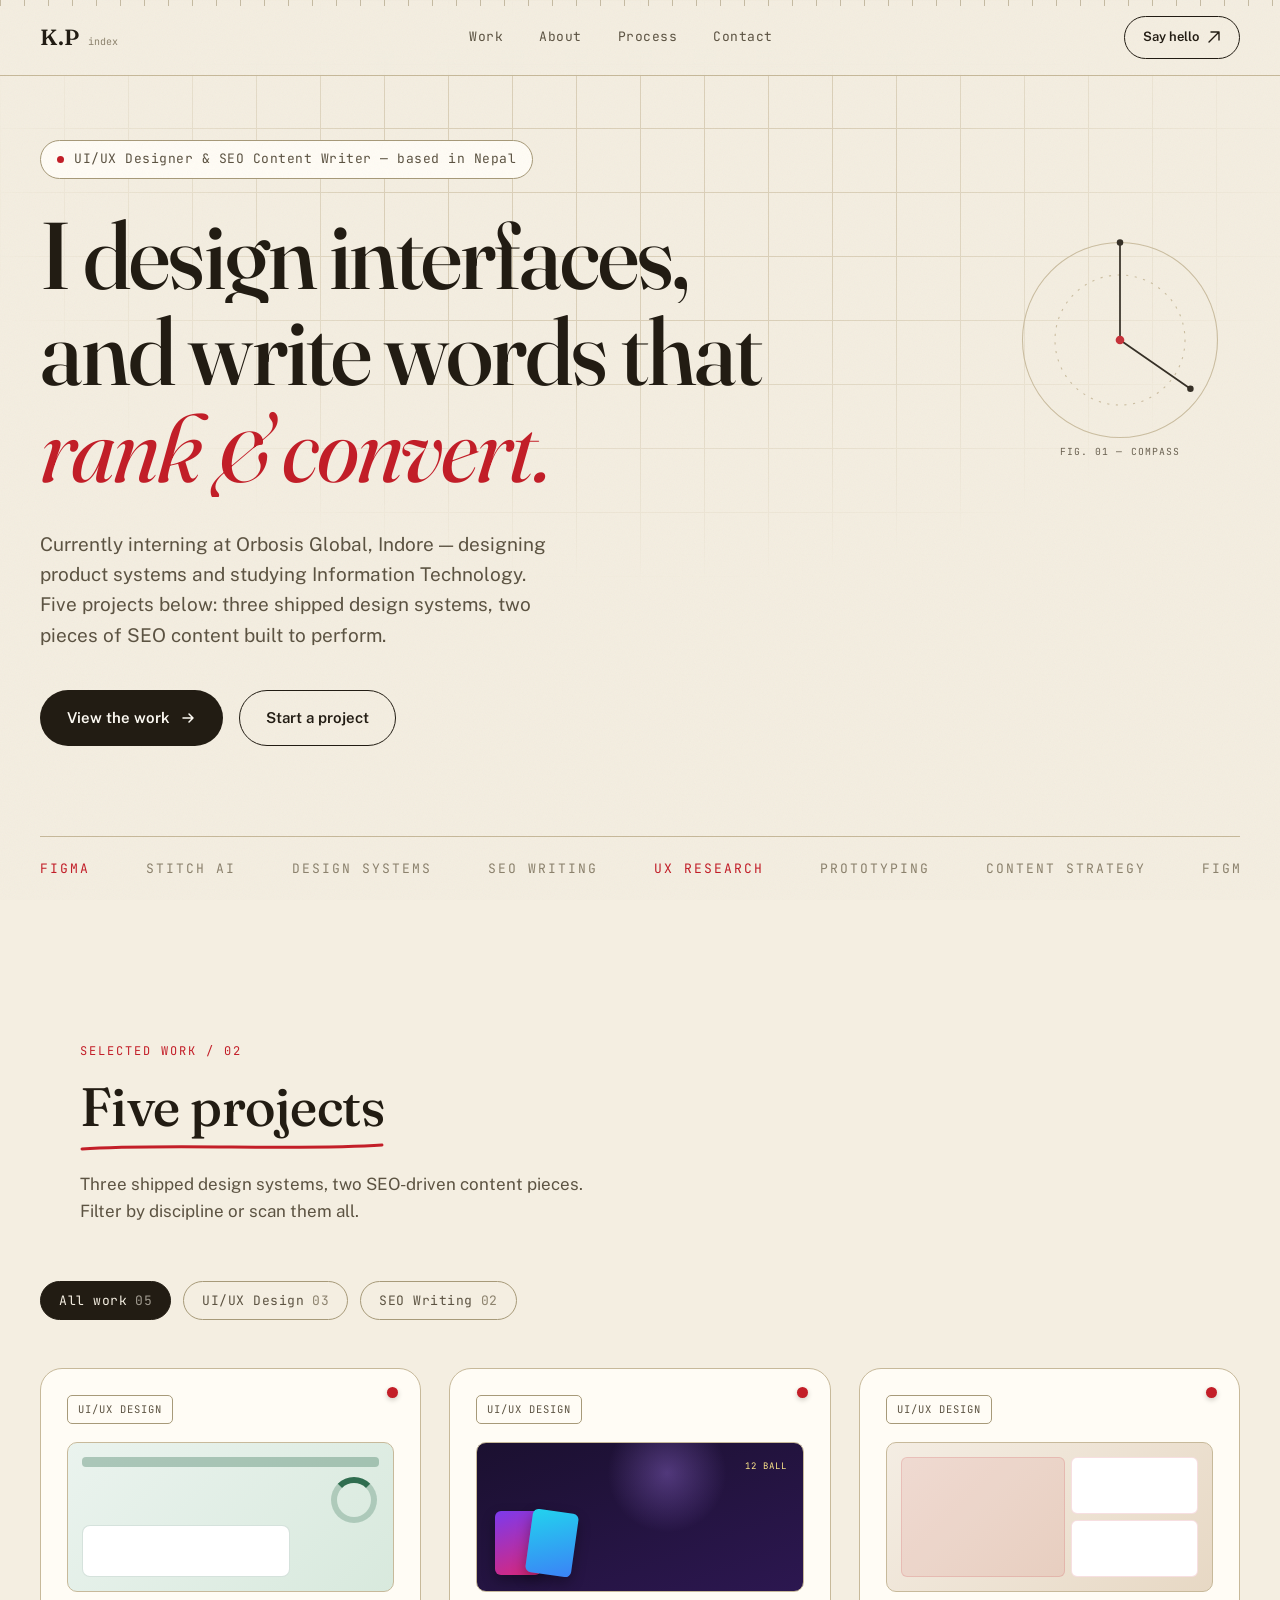
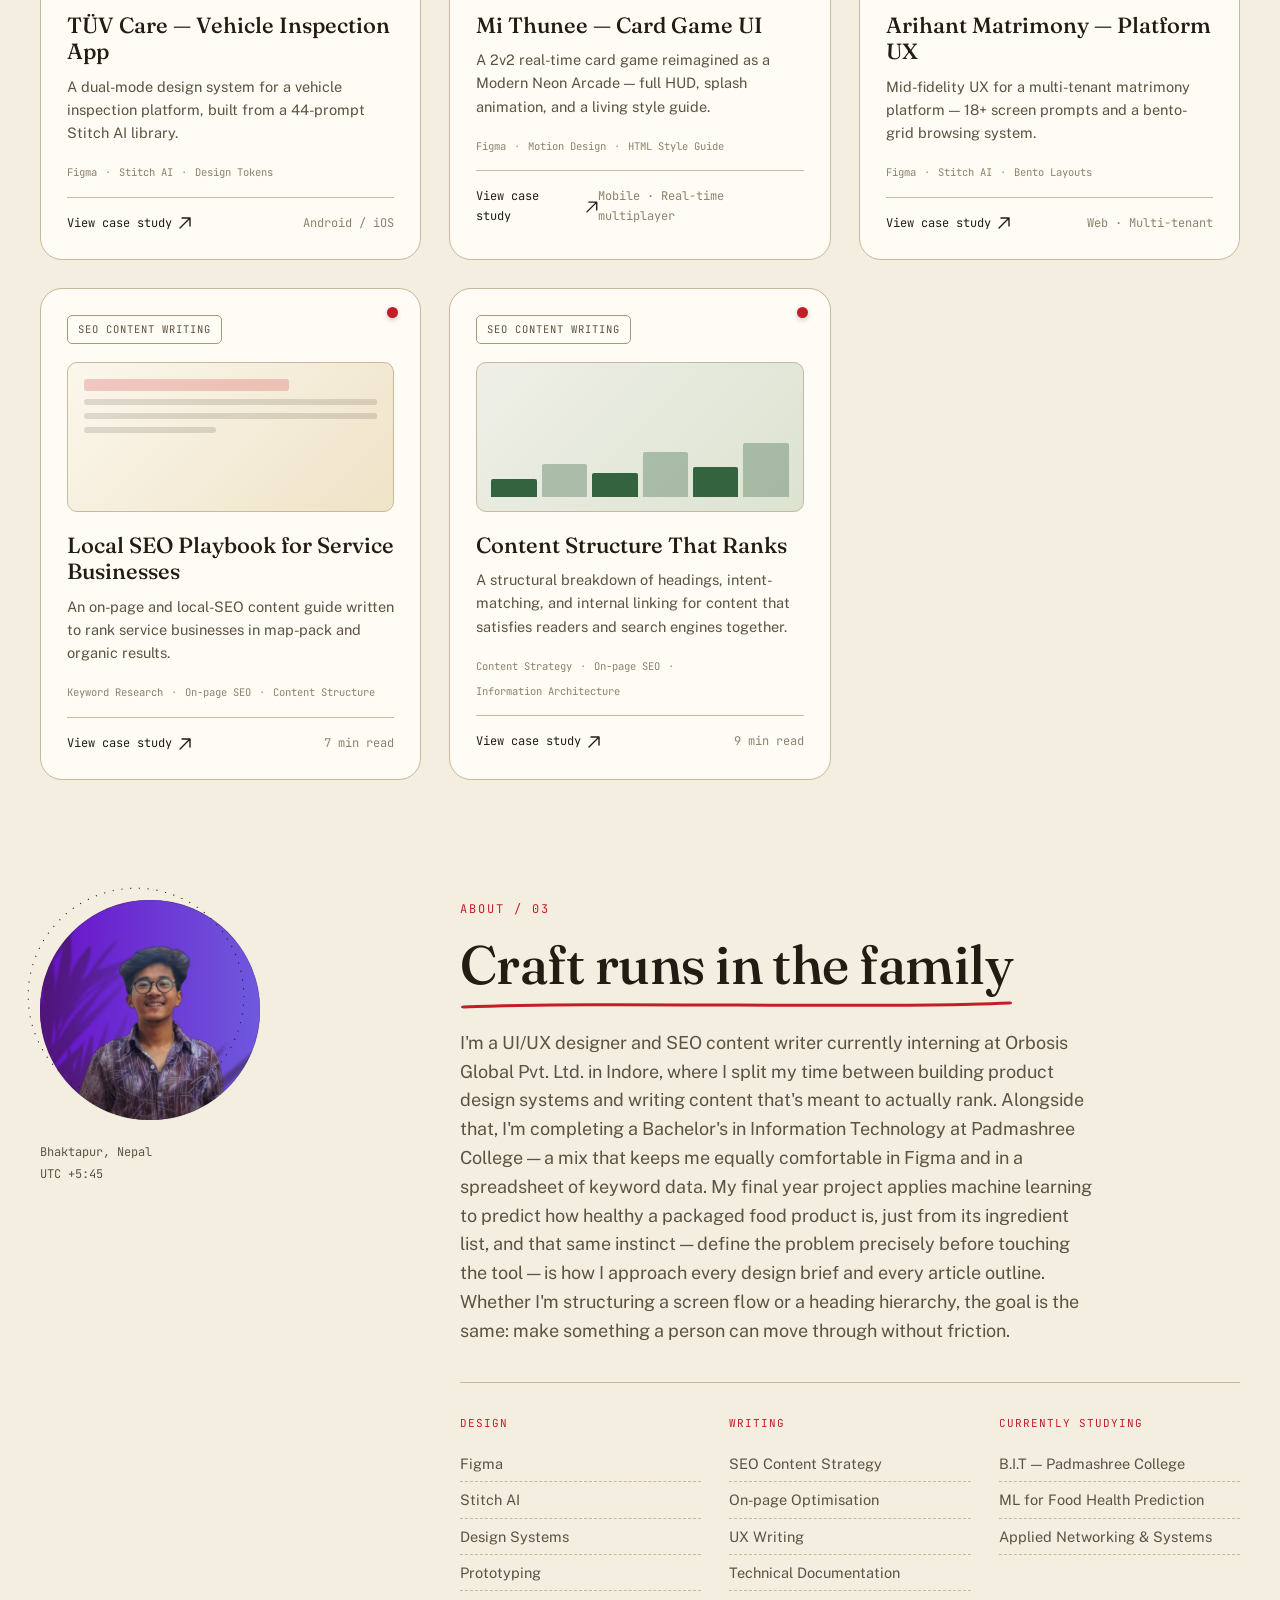
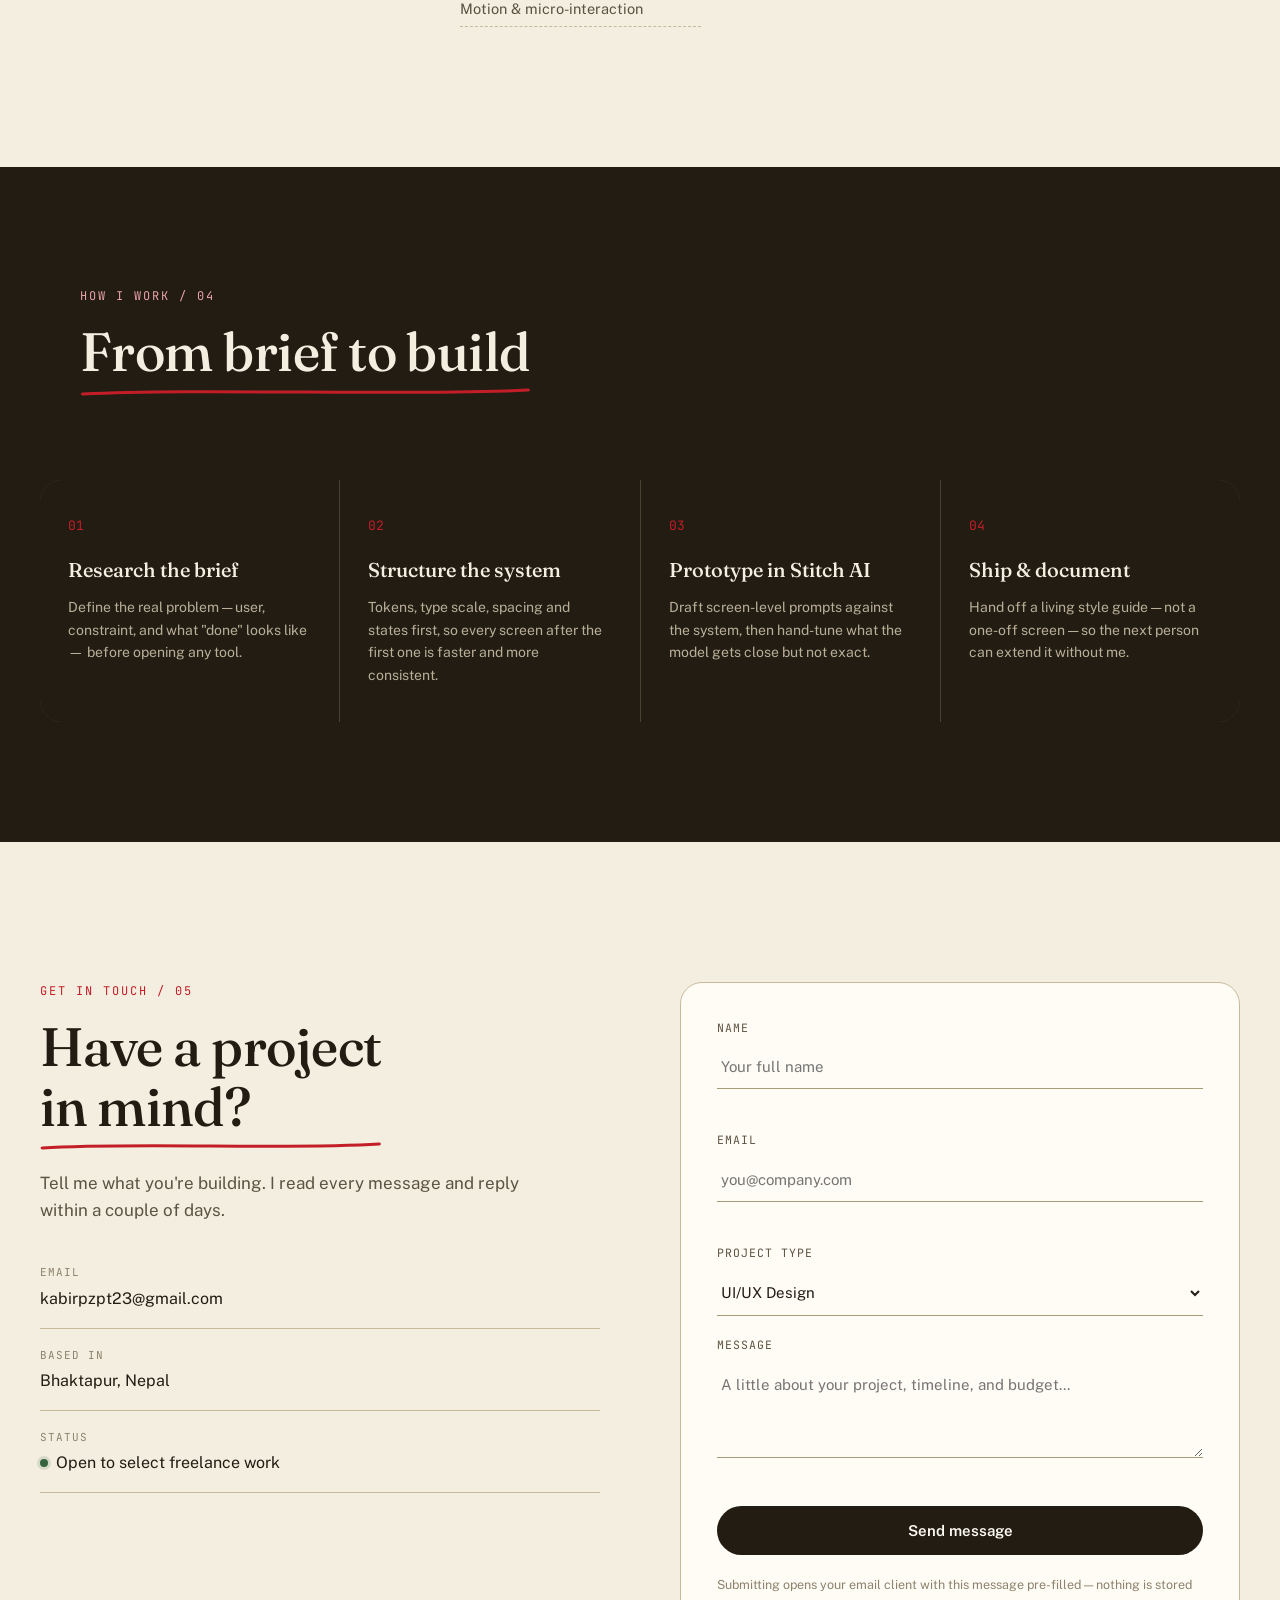
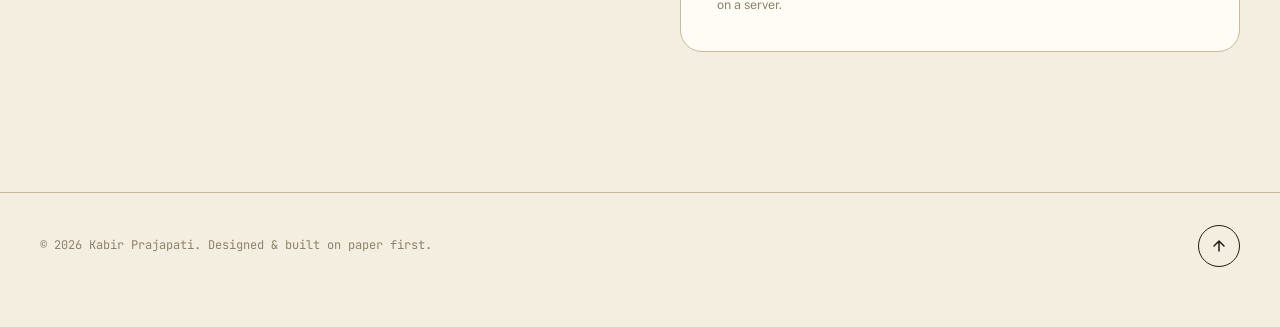
==== commit f95e7ab1: "Update index.html" ====
--- a/index.html
+++ b/index.html
@@ -3,8 +3,97 @@
 <head>
 <meta charset="UTF-8">
 <meta name="viewport" content="width=device-width, initial-scale=1.0">
-<title>Kabir Prajapati — UI/UX Designer &amp; SEO Content Writer</title>
-<meta name="description" content="Portfolio of Kabir Prajapati — UI/UX designer and SEO content writer. Case studies in product design systems and content that ranks.">
+ <!-- Basic -->
+<meta charset="UTF-8">
+<meta name="viewport" content="width=device-width, initial-scale=1.0">
+
+<!-- Primary SEO -->
+<title>Kabir Prajapati — UI/UX Designer in Nepal</title>
+
+<meta
+    name="description"
+    content="Kabir Prajapati is a UI/UX designer from Nepal specializing in mobile app design, web design, UX research, prototyping, and design systems."
+>
+
+<meta
+    name="keywords"
+    content="Kabir Prajapati, UI/UX Designer, UX Designer Nepal, UI Designer Nepal, UI/UX Designer Nepal, Figma Designer, Mobile App Designer, Web Designer"
+>
+
+<meta name="author" content="Kabir Prajapati">
+
+<!-- Search Engine Instructions -->
+<meta name="robots" content="index, follow">
+
+<!-- Canonical URL -->
+<link
+    rel="canonical"
+    href="https://kabir-prajapati.vercel.app/"
+>
+
+<!-- Open Graph / Social Sharing -->
+<meta property="og:type" content="website">
+
+<meta
+    property="og:title"
+    content="Kabir Prajapati — UI/UX Designer in Nepal"
+>
+
+<meta
+    property="og:description"
+    content="Explore the portfolio of Kabir Prajapati, a UI/UX designer from Nepal specializing in mobile apps, web interfaces, UX research, prototyping, and design systems."
+>
+
+<meta
+    property="og:url"
+    content="https://kabir-prajapati.vercel.app/"
+>
+
+<meta
+    property="og:site_name"
+    content="Kabir Prajapati"
+>
+
+<meta
+    property="og:image"
+    content="https://kabir-prajapati.vercel.app/resources/profile-pic.png"
+>
+
+<meta
+    property="og:image:alt"
+    content="Kabir Prajapati UI/UX Designer Portfolio"
+>
+
+
+<!-- WebSite Structured Data -->
+<script type="application/ld+json">
+{
+    "@context": "https://schema.org",
+    "@type": "WebSite",
+    "name": "Kabir Prajapati",
+    "url": "https://kabir-prajapati.vercel.app/"
+}
+</script>
+
+
+<!-- Person Structured Data -->
+<script type="application/ld+json">
+{
+    "@context": "https://schema.org",
+    "@type": "Person",
+    "name": "Kabir Prajapati",
+    "url": "https://kabir-prajapati.vercel.app/",
+    "jobTitle": "UI/UX Designer",
+    "description": "UI/UX designer from Nepal specializing in mobile app design, web design, UX research, prototyping, and design systems.",
+    "sameAs": [
+        "https://www.linkedin.com/in/kabir-prajapati-4a11b6278"
+    ]
+}
+</script>
+
+
+<!-- Your Existing CSS -->
+<link rel="stylesheet" href="styles.css">
 <link rel="preconnect" href="https://fonts.googleapis.com">
 <link rel="preconnect" href="https://fonts.gstatic.com" crossorigin>
 <link href="https://fonts.googleapis.com/css2?family=Fraunces:ital,opsz,wght@0,9..144,300;0,9..144,400;0,9..144,500;0,9..144,600;0,9..144,700;1,9..144,400;1,9..144,500&family=Public+Sans:wght@300;400;500;600;700;800&family=JetBrains+Mono:wght@400;500;600&display=swap" rel="stylesheet">
@@ -215,7 +304,7 @@
         <div class="contact-meta" data-reveal>
           <div>
             <span class="contact-meta-label">Email</span>
-            <span class="contact-meta-value" id="contactEmail">hello@kabirprajapati.design</span>
+            <span class="contact-meta-value" id="contactEmail">kabirpzpt23@gmail.com</span>
           </div>
           <div>
             <span class="contact-meta-label">Based in</span>
@@ -287,4 +376,4 @@
 
 <script src="script.js"></script>
 </body>
-</html>+</html>
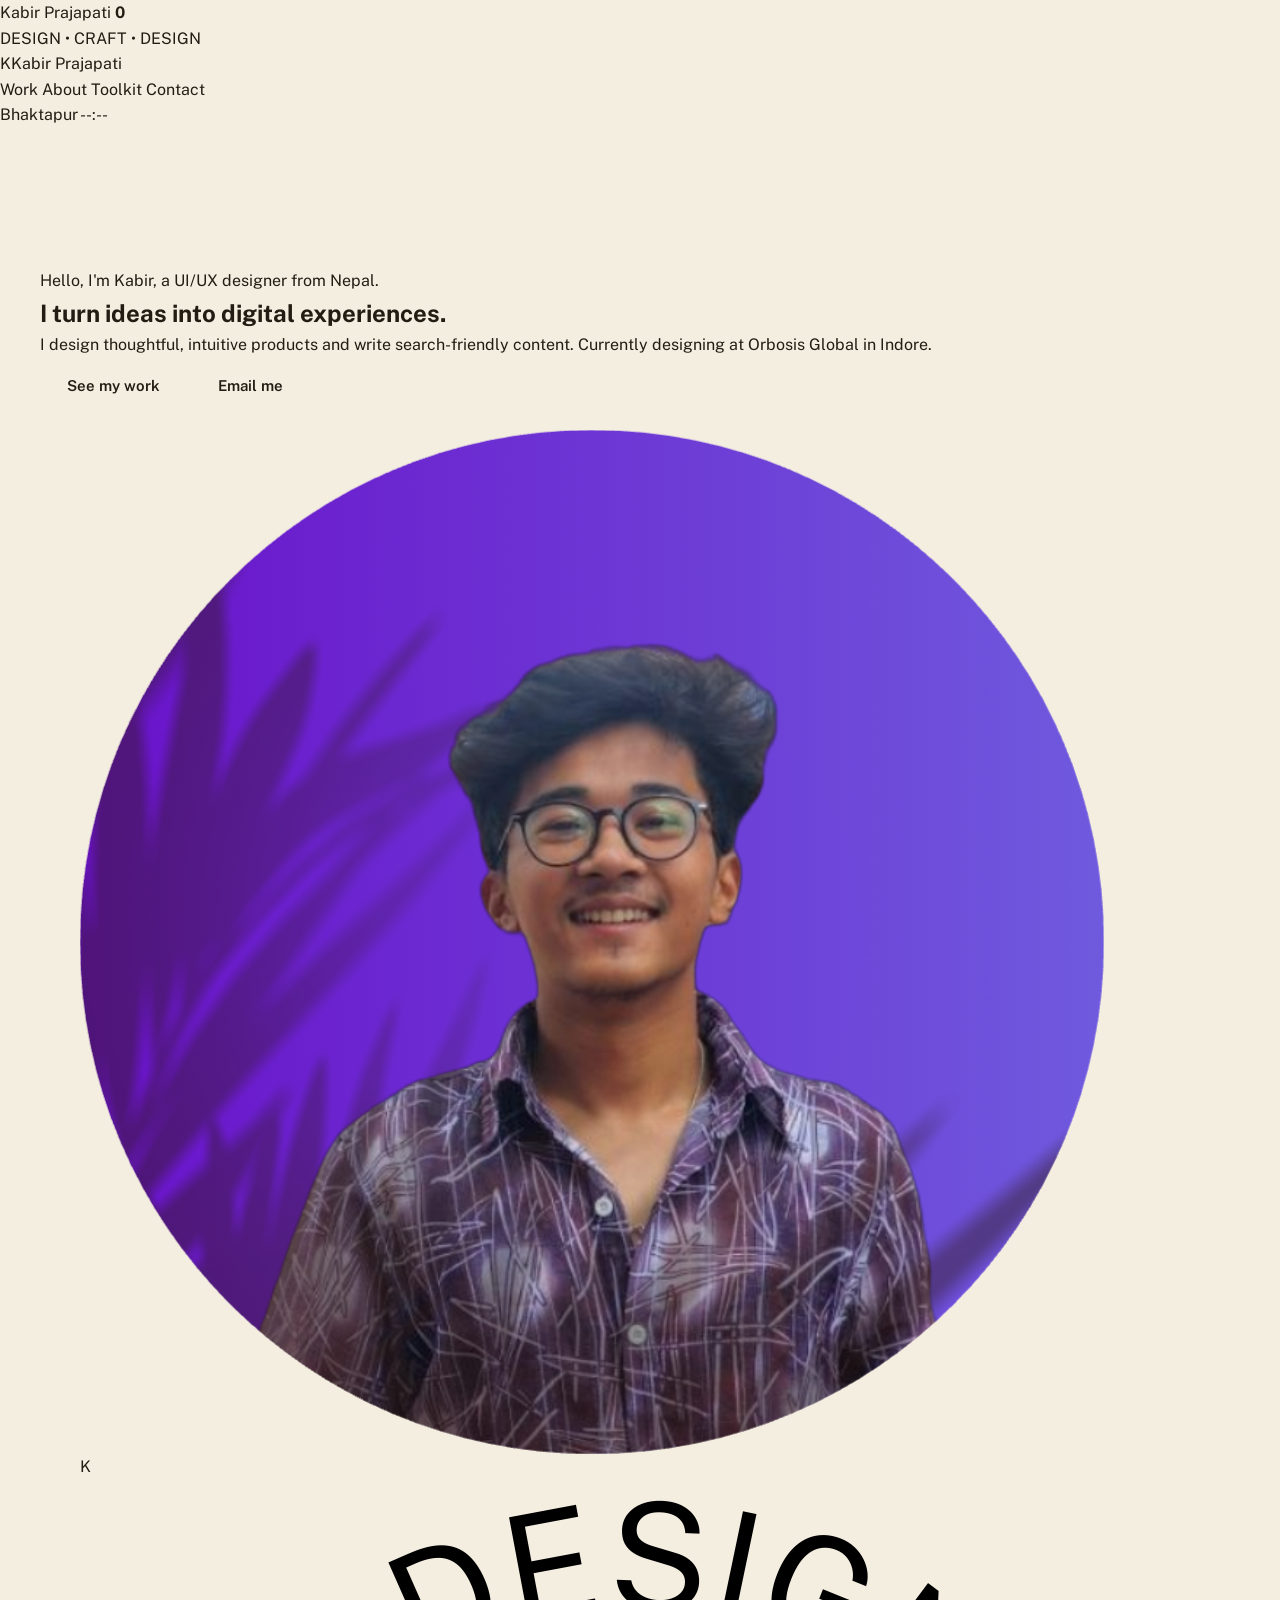
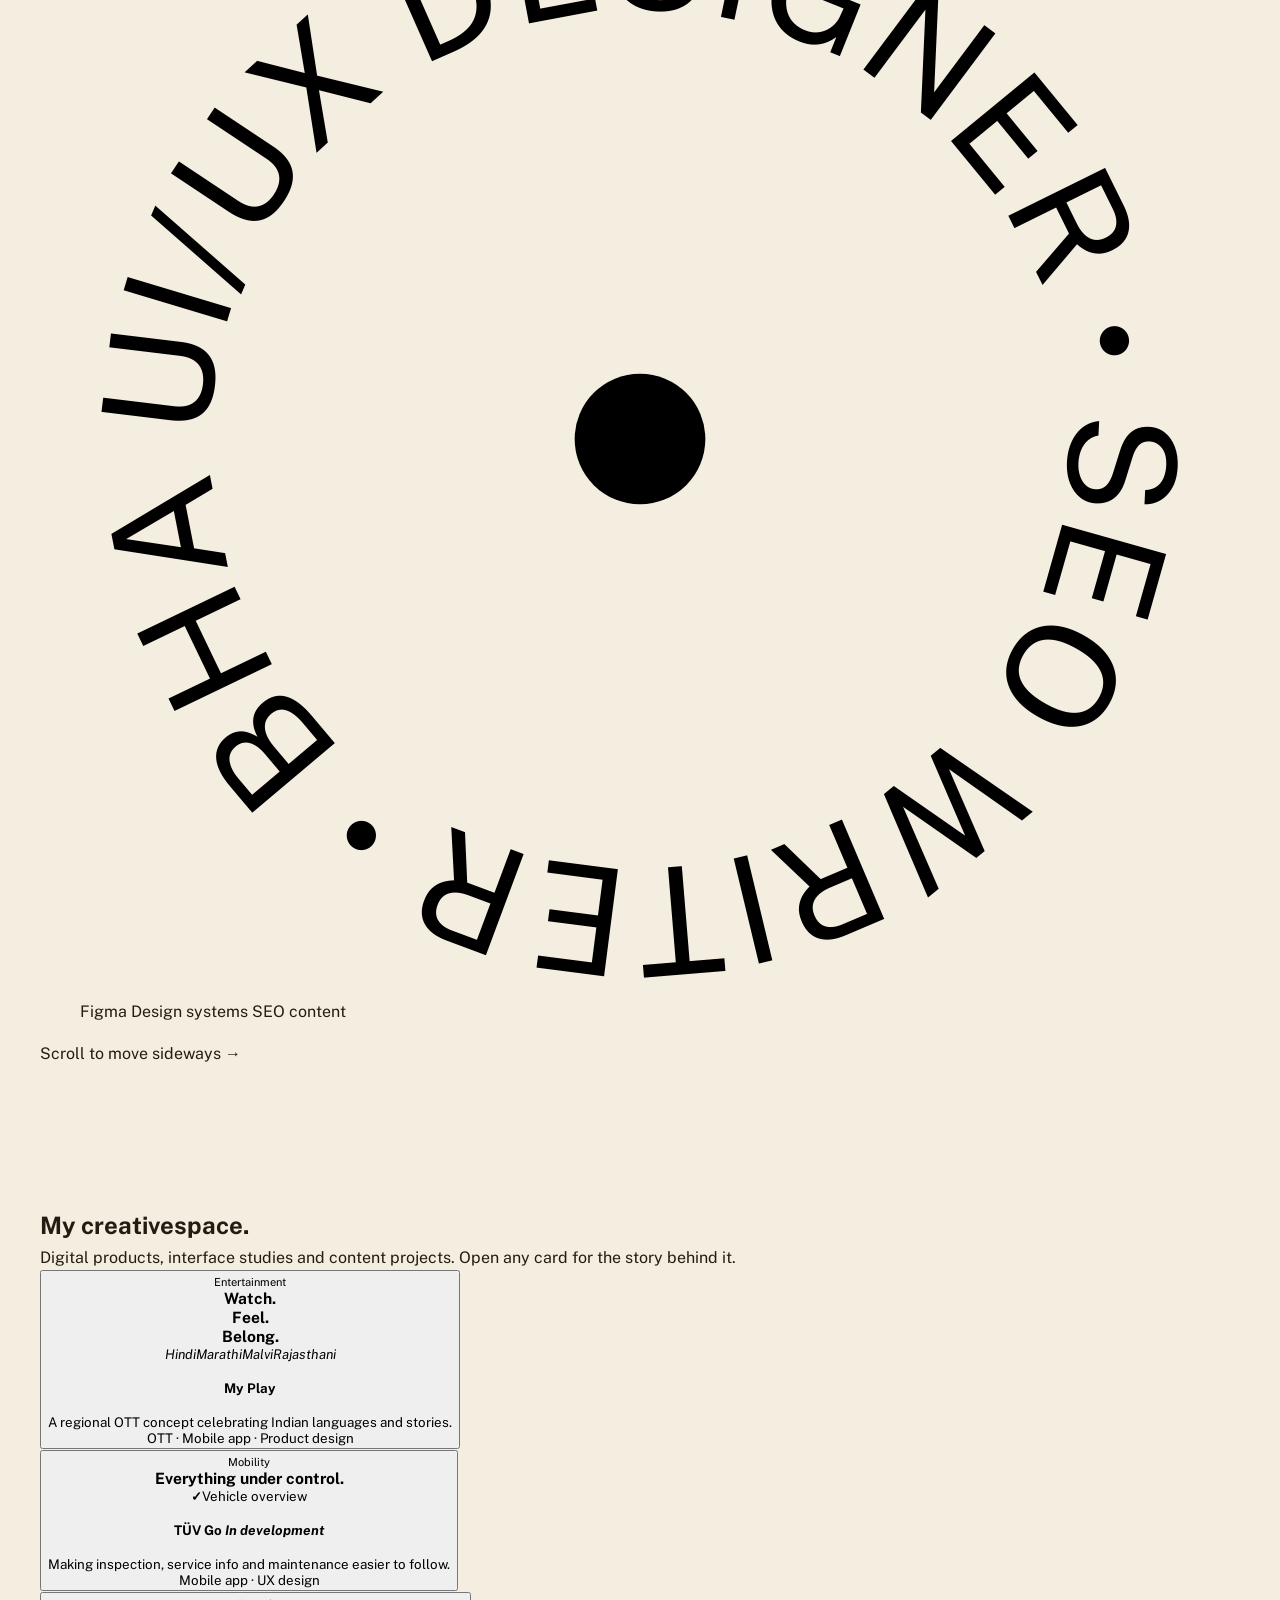
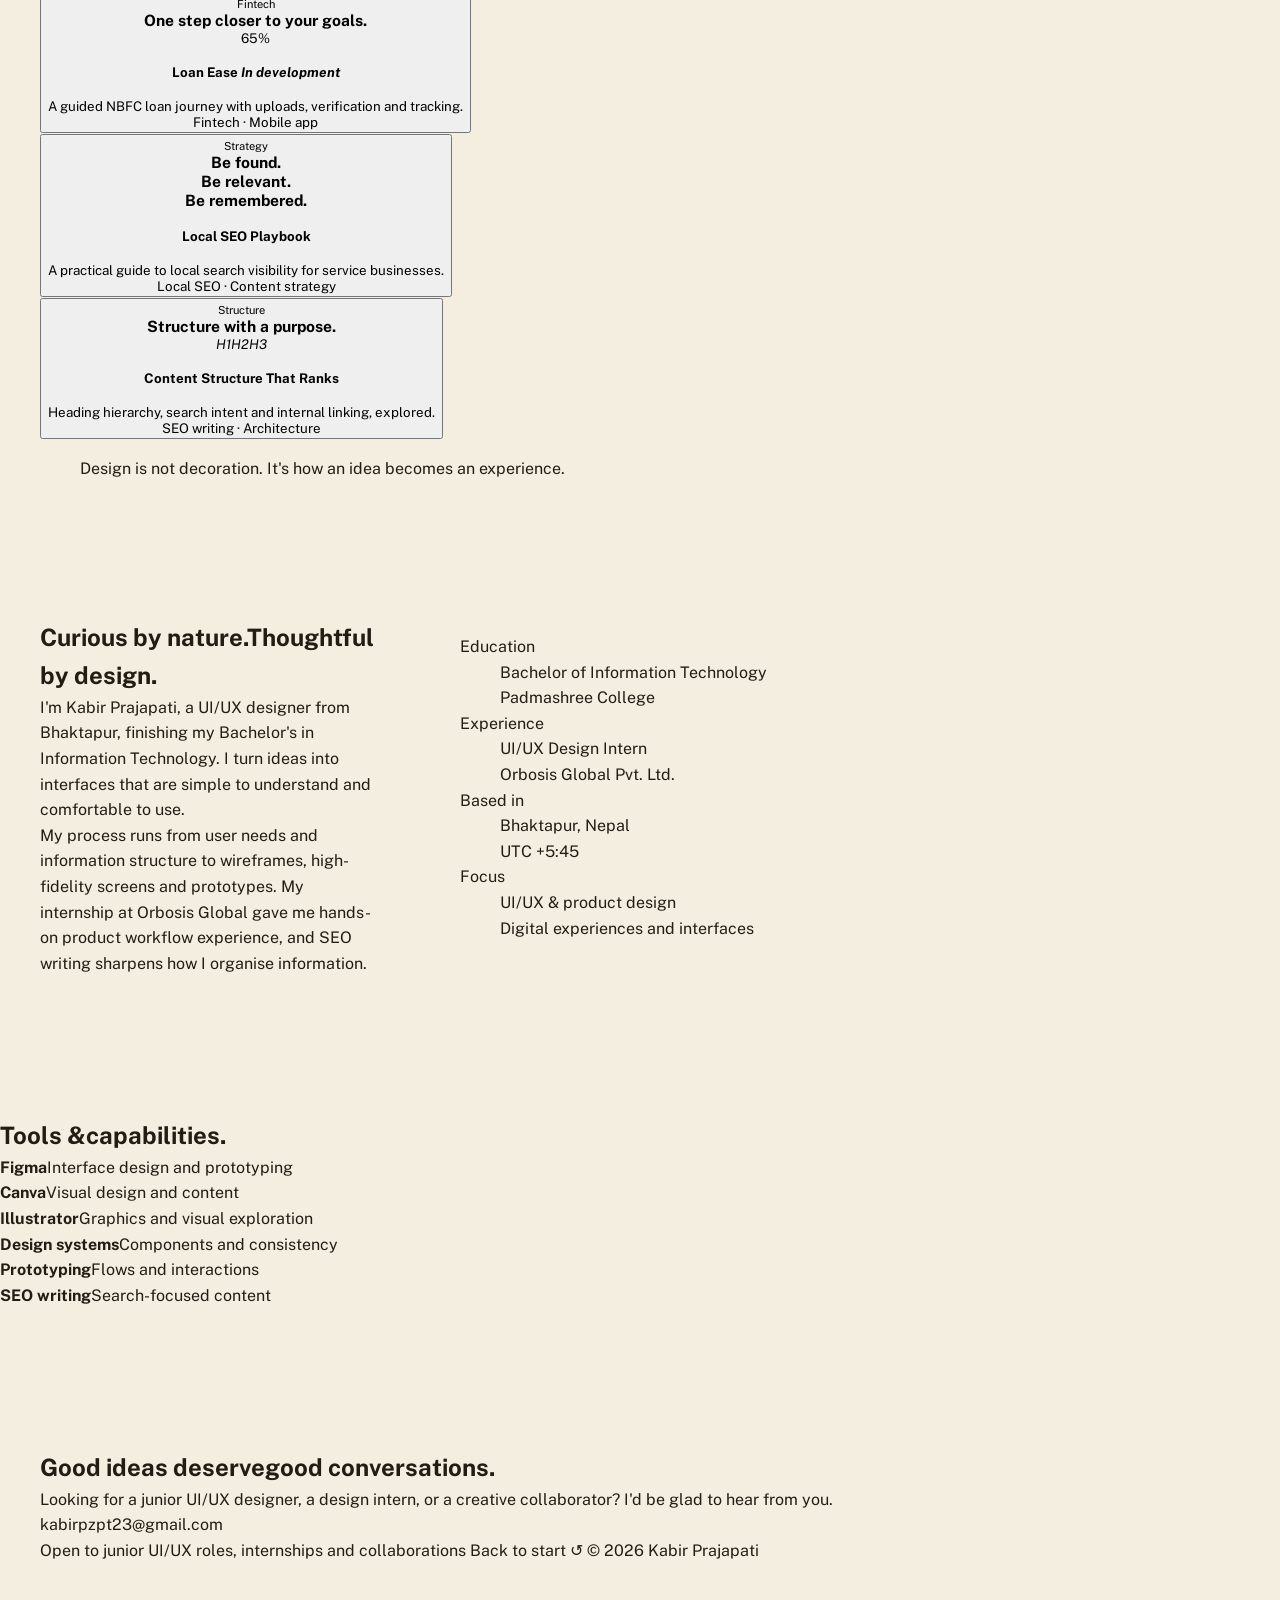
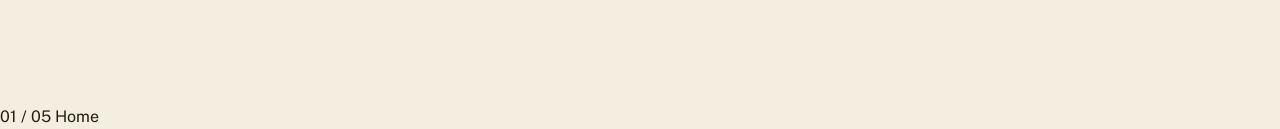
==== commit d7d1d19f: "Revise index.html for SEO and content enhancements Updated SEO metadata, viewport settings, and impr" ====
--- a/index.html
+++ b/index.html
@@ -2,378 +2,177 @@
 <html lang="en">
 <head>
 <meta charset="UTF-8">
-<meta name="viewport" content="width=device-width, initial-scale=1.0">
- <!-- Basic -->
-<meta charset="UTF-8">
-<meta name="viewport" content="width=device-width, initial-scale=1.0">
-
-<!-- Primary SEO -->
-<title>Kabir Prajapati — UI/UX Designer in Nepal</title>
-
-<meta
-    name="description"
-    content="Kabir Prajapati is a UI/UX designer from Nepal specializing in mobile app design, web design, UX research, prototyping, and design systems."
->
-
-<meta
-    name="keywords"
-    content="Kabir Prajapati, UI/UX Designer, UX Designer Nepal, UI Designer Nepal, UI/UX Designer Nepal, Figma Designer, Mobile App Designer, Web Designer"
->
-
+<meta name="viewport" content="width=device-width, initial-scale=1.0, viewport-fit=cover">
+<meta name="theme-color" content="#0B0F1A">
+<title>Kabir Prajapati | UI/UX & Product Designer</title>
+<meta name="description" content="Portfolio of Kabir Prajapati, a UI/UX and product designer based in Bhaktapur, Nepal. Digital products, mobile apps and creative design projects.">
 <meta name="author" content="Kabir Prajapati">
-
-<!-- Search Engine Instructions -->
-<meta name="robots" content="index, follow">
-
-<!-- Canonical URL -->
-<link
-    rel="canonical"
-    href="https://kabir-prajapati.vercel.app/"
->
-
-<!-- Open Graph / Social Sharing -->
-<meta property="og:type" content="website">
-
-<meta
-    property="og:title"
-    content="Kabir Prajapati — UI/UX Designer in Nepal"
->
-
-<meta
-    property="og:description"
-    content="Explore the portfolio of Kabir Prajapati, a UI/UX designer from Nepal specializing in mobile apps, web interfaces, UX research, prototyping, and design systems."
->
-
-<meta
-    property="og:url"
-    content="https://kabir-prajapati.vercel.app/"
->
-
-<meta
-    property="og:site_name"
-    content="Kabir Prajapati"
->
-
-<meta
-    property="og:image"
-    content="https://kabir-prajapati.vercel.app/resources/profile-pic.png"
->
-
-<meta
-    property="og:image:alt"
-    content="Kabir Prajapati UI/UX Designer Portfolio"
->
-
-
-<!-- WebSite Structured Data -->
-<script type="application/ld+json">
-{
-    "@context": "https://schema.org",
-    "@type": "WebSite",
-    "name": "Kabir Prajapati",
-    "url": "https://kabir-prajapati.vercel.app/"
-}
-</script>
-
-
-<!-- Person Structured Data -->
-<script type="application/ld+json">
-{
-    "@context": "https://schema.org",
-    "@type": "Person",
-    "name": "Kabir Prajapati",
-    "url": "https://kabir-prajapati.vercel.app/",
-    "jobTitle": "UI/UX Designer",
-    "description": "UI/UX designer from Nepal specializing in mobile app design, web design, UX research, prototyping, and design systems.",
-    "sameAs": [
-        "https://www.linkedin.com/in/kabir-prajapati-4a11b6278"
-    ]
-}
-</script>
-
-
-<!-- Your Existing CSS -->
-<link rel="stylesheet" href="styles.css">
 <link rel="preconnect" href="https://fonts.googleapis.com">
 <link rel="preconnect" href="https://fonts.gstatic.com" crossorigin>
-<link href="https://fonts.googleapis.com/css2?family=Fraunces:ital,opsz,wght@0,9..144,300;0,9..144,400;0,9..144,500;0,9..144,600;0,9..144,700;1,9..144,400;1,9..144,500&family=Public+Sans:wght@300;400;500;600;700;800&family=JetBrains+Mono:wght@400;500;600&display=swap" rel="stylesheet">
+<link href="https://fonts.googleapis.com/css2?family=Bricolage+Grotesque:opsz,wght@12..96,400;12..96,600;12..96,800&family=Instrument+Serif:ital@0;1&display=swap" rel="stylesheet">
 <link rel="stylesheet" href="styles.css">
+<script src="script.js" defer></script>
 </head>
 <body>
 
-<!-- Custom cursor (desktop only) -->
-<div class="cursor-dot" aria-hidden="true"></div>
-<div class="cursor-ring" aria-hidden="true"></div>
-
-<!-- Preloader -->
-<div class="preloader" id="preloader" aria-hidden="true">
-  <svg class="preloader-line" viewBox="0 0 300 40" width="220">
-    <line x1="10" y1="20" x2="290" y2="20" stroke="var(--ink)" stroke-width="1.5"/>
-    <circle class="preloader-nib" cx="10" cy="20" r="4" fill="var(--red)"/>
-  </svg>
-  <p class="preloader-label">DRAFTING&nbsp;/&nbsp;01</p>
+<div class="loader" id="loader" aria-hidden="true">
+  <span class="l-name">Kabir Prajapati</span>
+  <b class="l-count" id="l-count">0</b>
+  <i class="l-bar"><u id="l-bar"></u></i>
 </div>
 
-<!-- Grain overlay -->
-<div class="grain" aria-hidden="true"></div>
+<div class="blob b1" aria-hidden="true"></div>
+<div class="blob b2" aria-hidden="true"></div>
+<div class="bgword" id="bgword" aria-hidden="true">DESIGN • CRAFT • DESIGN</div>
+<div class="ring" id="ring" aria-hidden="true"></div>
 
-<!-- NAV -->
-<header class="site-nav" id="siteNav">
-  <div class="nav-ruler" aria-hidden="true"></div>
-  <div class="nav-inner">
-    <a href="#top" class="nav-logo" aria-label="Kabir Prajapati — home">
-      <span class="nav-logo-mark">K.P</span>
-      <span class="nav-logo-sub">index</span>
-    </a>
-    <nav class="nav-links" id="navLinks">
-      <a href="#work" data-nav>Work</a>
-      <a href="#about" data-nav>About</a>
-      <a href="#process" data-nav>Process</a>
-      <a href="#contact" data-nav>Contact</a>
-    </nav>
-    <a href="#contact" class="nav-cta" data-nav>
-      <span>Say hello</span>
-      <svg width="14" height="14" viewBox="0 0 14 14" fill="none"><path d="M2 12L12 2M12 2H4M12 2V10" stroke="currentColor" stroke-width="1.4" stroke-linecap="round" stroke-linejoin="round"/></svg>
-    </a>
-    <button class="nav-toggle" id="navToggle" aria-label="Open menu" aria-expanded="false">
-      <span></span><span></span>
-    </button>
-  </div>
+<header class="top">
+  <a href="#home" class="brand" data-go="0" aria-label="Kabir Prajapati, home"><span>K</span>Kabir Prajapati</a>
+  <nav aria-label="Main">
+    <a href="#work" data-go="1">Work</a>
+    <a href="#about" data-go="2">About</a>
+    <a href="#toolkit" data-go="3">Toolkit</a>
+    <a href="#contact" data-go="4">Contact</a>
+  </nav>
+  <div class="clock"><i></i>Bhaktapur <time id="clock">--:--</time></div>
 </header>
 
-<!-- Mobile menu sheet -->
-<div class="mobile-sheet" id="mobileSheet">
-  <div class="mobile-sheet-grid" aria-hidden="true"></div>
-  <nav class="mobile-links">
-    <a href="#work" data-nav data-mobile-nav><span>01</span>Work</a>
-    <a href="#about" data-nav data-mobile-nav><span>02</span>About</a>
-    <a href="#process" data-nav data-mobile-nav><span>03</span>Process</a>
-    <a href="#contact" data-nav data-mobile-nav><span>04</span>Contact</a>
-  </nav>
-  <p class="mobile-sheet-foot">Bhaktapur, Nepal &nbsp;·&nbsp; Available for select work</p>
-</div>
+<main id="h">
 
-<main id="top">
-
-  <!-- HERO -->
-  <section class="hero" id="hero">
-    <div class="hero-grid" aria-hidden="true"></div>
-    <div class="hero-inner">
-      <p class="eyebrow reveal-up" data-reveal>
-        <span class="eyebrow-dot"></span>
-        UI/UX Designer &amp; SEO Content Writer — based in Nepal
-      </p>
-      <h1 class="hero-title">
-        <span class="reveal-line"><span class="reveal-inner">I design interfaces,</span></span>
-        <span class="reveal-line"><span class="reveal-inner">and write words that</span></span>
-        <span class="reveal-line"><span class="reveal-inner"><em>rank &amp; convert.</em></span></span>
+  <!-- HOME -->
+  <section class="panel hero" id="home">
+    <div class="hero-text">
+      <p class="hello" data-r>Hello, I'm Kabir, a UI/UX designer from Nepal.</p>
+      <h1 data-split>
+        <span class="ln">I turn ideas</span>
+        <span class="ln o">into digital</span>
+        <span class="ln g">experiences.</span>
       </h1>
-      <p class="hero-sub reveal-up" data-reveal>
-        Currently interning at Orbosis Global, Indore — designing product systems and
-        studying Information Technology. Five projects below: three shipped design
-        systems, two pieces of SEO content built to perform.
-      </p>
-      <div class="hero-actions reveal-up" data-reveal>
-        <a href="#work" class="btn btn-primary" data-nav>
-          <span>View the work</span>
-          <svg width="16" height="16" viewBox="0 0 16 16" fill="none"><path d="M3 8H13M13 8L9 4M13 8L9 12" stroke="currentColor" stroke-width="1.5" stroke-linecap="round" stroke-linejoin="round"/></svg>
+      <p class="lead" data-r>I design thoughtful, intuitive products and write search-friendly content. Currently designing at Orbosis Global in Indore.</p>
+      <div class="btns" data-r>
+        <a href="#work" class="btn" data-go="1" data-mag>See my work</a>
+        <a
+          href="https://mail.google.com/mail/?view=cm&fs=1&to=kabirpzpt23@gmail.com&su=Portfolio%20Enquiry"
+          target="_blank"
+          rel="noopener noreferrer"
+          class="btn"
+          >
+         Email me
         </a>
-        <a href="#contact" class="btn btn-ghost" data-nav>Start a project</a>
+        
       </div>
-
-      <svg class="hero-instrument" viewBox="0 0 240 240" aria-hidden="true">
-        <circle cx="120" cy="120" r="90" fill="none" stroke="var(--line)" stroke-width="1"/>
-        <circle cx="120" cy="120" r="60" fill="none" stroke="var(--line)" stroke-width="1" stroke-dasharray="2 6"/>
-        <g class="instrument-arm">
-          <line x1="120" y1="120" x2="120" y2="30" stroke="var(--ink)" stroke-width="1.6" stroke-linecap="round"/>
-          <line x1="120" y1="120" x2="185" y2="165" stroke="var(--ink)" stroke-width="1.6" stroke-linecap="round"/>
-          <circle cx="120" cy="120" r="4" fill="var(--red)"/>
-          <circle cx="120" cy="30" r="3" fill="var(--ink)"/>
-          <circle cx="185" cy="165" r="3" fill="var(--ink)"/>
-        </g>
-        <text x="120" y="226" text-anchor="middle" font-family="JetBrains Mono" font-size="9" fill="var(--ink-soft)" letter-spacing="1">FIG. 01 — COMPASS</text>
-      </svg>
     </div>
 
-    <div class="marquee" aria-hidden="true">
-      <div class="marquee-track">
-        <span>FIGMA</span><span>STITCH AI</span><span>DESIGN SYSTEMS</span><span>SEO WRITING</span><span>UX RESEARCH</span><span>PROTOTYPING</span><span>CONTENT STRATEGY</span>
-        <span>FIGMA</span><span>STITCH AI</span><span>DESIGN SYSTEMS</span><span>SEO WRITING</span><span>UX RESEARCH</span><span>PROTOTYPING</span><span>CONTENT STRATEGY</span>
+    <figure class="portrait" id="portrait">
+      <div class="arch-back"></div>
+      <div class="arch">
+        <img src="resources/profile-pic.png" alt="Portrait of Kabir Prajapati" onerror="this.remove()">
+        <span class="mono" aria-hidden="true">K</span>
+      </div>
+      <svg class="badge" viewBox="0 0 120 120" aria-hidden="true">
+        <defs><path id="c" d="M60,60 m-46,0 a46,46 0 1,1 92,0 a46,46 0 1,1 -92,0"/></defs>
+        <text><textPath href="#c">UI/UX DESIGNER • SEO WRITER • BHAKTAPUR •</textPath></text>
+        <circle cx="60" cy="60" r="7"/>
+      </svg>
+      <span class="chip c1">Figma</span>
+      <span class="chip c2">Design systems</span>
+      <span class="chip c3">SEO content</span>
+    </figure>
+
+    <div class="hint" id="hint" aria-hidden="true">Scroll to move sideways <span>→</span></div>
+  </section>
+
+  <!-- WORK -->
+  <section class="panel work" id="work">
+    <div class="wintro">
+      <h2 data-split><span class="ln">My creative</span><span class="ln g">space.</span></h2>
+      <p data-r>Digital products, interface studies and content projects. Open any card for the story behind it.</p>
+    </div>
+
+    <div class="cw" data-t><button class="card" data-p="myplay" aria-haspopup="dialog">
+      <div class="art a1"><small>Entertainment</small><h3>Watch.<br>Feel.<br>Belong.</h3><div class="langs"><i>Hindi</i><i>Marathi</i><i>Malvi</i><i>Rajasthani</i></div></div>
+      <div class="info"><h4>My Play</h4><p>A regional OTT concept celebrating Indian languages and stories.</p><span class="tags">OTT · Mobile app · Product design</span></div>
+    </button></div>
+
+    <div class="cw" data-t><button class="card" data-p="tuvgo" aria-haspopup="dialog">
+      <div class="art a2"><small>Mobility</small><h3>Everything under control.</h3><div class="phone"><b>✓</b>Vehicle overview</div></div>
+      <div class="info"><h4>TÜV Go <em class="dev">In development</em></h4><p>Making inspection, service info and maintenance easier to follow.</p><span class="tags">Mobile app · UX design</span></div>
+    </button></div>
+
+    <div class="cw" data-t><button class="card" data-p="loanease" aria-haspopup="dialog">
+      <div class="art a3"><small>Fintech</small><h3>One step closer to your goals.</h3><div class="meter"><u></u></div><span class="pct">65%</span></div>
+      <div class="info"><h4>Loan Ease <em class="dev">In development</em></h4><p>A guided NBFC loan journey with uploads, verification and tracking.</p><span class="tags">Fintech · Mobile app</span></div>
+    </button></div>
+
+    <div class="cw" data-t><button class="card" data-p="seo" aria-haspopup="dialog">
+      <div class="art a4"><small>Strategy</small><h3>Be found.<br>Be relevant.<br>Be remembered.</h3></div>
+      <div class="info"><h4>Local SEO Playbook</h4><p>A practical guide to local search visibility for service businesses.</p><span class="tags">Local SEO · Content strategy</span></div>
+    </button></div>
+
+    <div class="cw" data-t><button class="card" data-p="content" aria-haspopup="dialog">
+      <div class="art a5"><small>Structure</small><h3>Structure with a purpose.</h3><div class="doc"><i>H1</i><i>H2</i><i>H3</i></div></div>
+      <div class="info"><h4>Content Structure That Ranks</h4><p>Heading hierarchy, search intent and internal linking, explored.</p><span class="tags">SEO writing · Architecture</span></div>
+    </button></div>
+
+    <blockquote class="wend" data-r>Design is not decoration. It's how an idea becomes an experience.</blockquote>
+  </section>
+
+  <!-- ABOUT -->
+  <section class="panel about" id="about">
+    <div class="a-main">
+      <h2 data-split><span class="ln">Curious by nature.</span><span class="ln g">Thoughtful by design.</span></h2>
+      <p data-r>I'm Kabir Prajapati, a UI/UX designer from Bhaktapur, finishing my Bachelor's in Information Technology. I turn ideas into interfaces that are simple to understand and comfortable to use.</p>
+      <p data-r>My process runs from user needs and information structure to wireframes, high-fidelity screens and prototypes. My internship at Orbosis Global gave me hands-on product workflow experience, and SEO writing sharpens how I organise information.</p>
+    </div>
+    <dl class="facts">
+      <div data-r><dt>Education</dt><dd>Bachelor of Information Technology<br><span>Padmashree College</span></dd></div>
+      <div data-r><dt>Experience</dt><dd>UI/UX Design Intern<br><span>Orbosis Global Pvt. Ltd.</span></dd></div>
+      <div data-r><dt>Based in</dt><dd>Bhaktapur, Nepal<br><span>UTC +5:45</span></dd></div>
+      <div data-r><dt>Focus</dt><dd>UI/UX & product design<br><span>Digital experiences and interfaces</span></dd></div>
+    </dl>
+  </section>
+
+  <!-- TOOLKIT -->
+  <section class="panel toolkit" id="toolkit">
+    <h2 class="tk-h" data-split><span class="ln">Tools &amp;</span><span class="ln g">capabilities.</span></h2>
+    <div class="tool" data-r><b>Figma</b><span>Interface design and prototyping</span></div>
+    <div class="tool" data-r><b>Canva</b><span>Visual design and content</span></div>
+    <div class="tool" data-r><b>Illustrator</b><span>Graphics and visual exploration</span></div>
+    <div class="tool" data-r><b>Design systems</b><span>Components and consistency</span></div>
+    <div class="tool" data-r><b>Prototyping</b><span>Flows and interactions</span></div>
+    <div class="tool" data-r><b>SEO writing</b><span>Search-focused content</span></div>
+  </section>
+
+  <!-- CONTACT -->
+  <section class="panel contact" id="contact">
+    <div class="c-in">
+      <h2 data-split><span class="ln">Good ideas deserve</span><span class="ln g">good conversations.</span></h2>
+      <p data-r>Looking for a junior UI/UX designer, a design intern, or a creative collaborator? I'd be glad to hear from you.</p>
+      <a class="mail" href="mailto:kabirpzpt23@gmail.com?subject=Portfolio%20Enquiry" data-mag>kabirpzpt23@gmail.com</a>
+      <div class="c-row" data-r>
+        <span><i></i>Open to junior UI/UX roles, internships and collaborations</span>
+        <a href="#home" data-go="0">Back to start ↺</a>
+        <span>© <span id="year">2026</span> Kabir Prajapati</span>
       </div>
     </div>
   </section>
 
-  <!-- WORK -->
-  <section class="work" id="work">
-    <div class="section-head">
-      <p class="section-eyebrow" data-reveal>Selected Work / 02</p>
-      <h2 class="section-title" data-reveal>
-        Five projects<svg class="underline-svg" viewBox="0 0 300 12" preserveAspectRatio="none"><path d="M2 8 C 80 2, 220 10, 298 4" stroke="var(--red)" stroke-width="3" fill="none" stroke-linecap="round"/></svg>
-      </h2>
-      <p class="section-desc" data-reveal>Three shipped design systems, two SEO-driven content pieces. Filter by discipline or scan them all.</p>
-    </div>
-
-    <div class="filter-bar" data-reveal role="tablist" aria-label="Filter projects by category">
-      <button class="filter-btn is-active" data-filter="all" role="tab" aria-selected="true">All work <span>05</span></button>
-      <button class="filter-btn" data-filter="uiux" role="tab" aria-selected="false">UI/UX Design <span>03</span></button>
-      <button class="filter-btn" data-filter="seo" role="tab" aria-selected="false">SEO Writing <span>02</span></button>
-    </div>
-
-    <div class="project-grid" id="projectGrid"><!-- injected by JS --></div>
-  </section>
-
-  <!-- ABOUT -->
-  <section class="about" id="about">
-    <div class="about-visual" data-reveal>
-      <div class="mono-portrait">
-        <img src="resources/profile-pic.png" alt="KP"> 
-        <svg class="mono-portrait-ring" viewBox="0 0 200 200" aria-hidden="true">
-          <circle cx="100" cy="100" r="98" fill="none" stroke="var(--ink)" stroke-width="1" stroke-dasharray="1 7"/>
-        </svg>
-      </div>
-      <p class="about-tag">Bhaktapur, Nepal<br>UTC +5:45</p>
-    </div>
-    <div class="about-copy">
-      <p class="section-eyebrow" data-reveal>About / 03</p>
-      <h2 class="section-title" data-reveal>
-        Craft runs in the family<svg class="underline-svg" viewBox="0 0 300 12" preserveAspectRatio="none"><path d="M2 8 C 80 2, 220 10, 298 4" stroke="var(--red)" stroke-width="3" fill="none" stroke-linecap="round"/></svg>
-      </h2>
-      <p class="about-lead" data-reveal>
-        I'm a UI/UX designer and SEO content writer currently interning at Orbosis Global Pvt. Ltd. in Indore, where I split my time between building product design systems and writing content that's meant to actually rank. Alongside that, I'm completing a Bachelor's in Information Technology at Padmashree College 
-        — a mix that keeps me equally comfortable in Figma and in a spreadsheet of keyword data. My final year project applies machine learning to predict how healthy a packaged food product is, just from its ingredient list, and that same instinct — define the problem precisely before touching the tool 
-        — is how I approach every design brief and every article outline. Whether I'm structuring a screen flow or a heading hierarchy, the goal is the same: make something a person can move through without friction.
-      </p>
-      <div class="about-skills" data-reveal>
-        <div class="skill-col">
-          <p class="skill-col-title">Design</p>
-          <ul><li>Figma</li><li>Stitch AI</li><li>Design Systems</li><li>Prototyping</li><li>Motion &amp; micro-interaction</li></ul>
-        </div>
-        <div class="skill-col">
-          <p class="skill-col-title">Writing</p>
-          <ul><li>SEO Content Strategy</li><li>On-page Optimisation</li><li>UX Writing</li><li>Technical Documentation</li></ul>
-        </div>
-        <div class="skill-col">
-          <p class="skill-col-title">Currently studying</p>
-          <ul><li>B.I.T — Padmashree College</li><li>ML for Food Health Prediction</li><li>Applied Networking &amp; Systems</li></ul>
-        </div>
-      </div>
-    </div>
-  </section>
-
-  <!-- PROCESS -->
-  <section class="process" id="process">
-    <div class="section-head">
-      <p class="section-eyebrow" data-reveal>How I Work / 04</p>
-      <h2 class="section-title" data-reveal>
-        From brief to build<svg class="underline-svg" viewBox="0 0 300 12" preserveAspectRatio="none"><path d="M2 8 C 80 2, 220 10, 298 4" stroke="var(--red)" stroke-width="3" fill="none" stroke-linecap="round"/></svg>
-      </h2>
-    </div>
-    <div class="process-grid">
-      <div class="process-step" data-reveal>
-        <span class="process-num">01</span>
-        <h3>Research the brief</h3>
-        <p>Define the real problem — user, constraint, and what "done" looks like — before opening any tool.</p>
-      </div>
-      <div class="process-step" data-reveal>
-        <span class="process-num">02</span>
-        <h3>Structure the system</h3>
-        <p>Tokens, type scale, spacing and states first, so every screen after the first one is faster and more consistent.</p>
-      </div>
-      <div class="process-step" data-reveal>
-        <span class="process-num">03</span>
-        <h3>Prototype in Stitch AI</h3>
-        <p>Draft screen-level prompts against the system, then hand-tune what the model gets close but not exact.</p>
-      </div>
-      <div class="process-step" data-reveal>
-        <span class="process-num">04</span>
-        <h3>Ship &amp; document</h3>
-        <p>Hand off a living style guide — not a one-off screen — so the next person can extend it without me.</p>
-      </div>
-    </div>
-  </section>
-
-  <!-- CONTACT -->
-  <section class="contact" id="contact">
-    <div class="contact-inner">
-      <div class="contact-left">
-        <p class="section-eyebrow" data-reveal>Get in touch / 05</p>
-        <h2 class="section-title" data-reveal>
-          Have a project<br>in mind?<svg class="underline-svg" viewBox="0 0 300 12" preserveAspectRatio="none"><path d="M2 8 C 80 2, 220 10, 298 4" stroke="var(--red)" stroke-width="3" fill="none" stroke-linecap="round"/></svg>
-        </h2>
-        <p class="section-desc" data-reveal>Tell me what you're building. I read every message and reply within a couple of days.</p>
-        <div class="contact-meta" data-reveal>
-          <div>
-            <span class="contact-meta-label">Email</span>
-            <span class="contact-meta-value" id="contactEmail">kabirpzpt23@gmail.com</span>
-          </div>
-          <div>
-            <span class="contact-meta-label">Based in</span>
-            <span class="contact-meta-value">Bhaktapur, Nepal</span>
-          </div>
-          <div>
-            <span class="contact-meta-label">Status</span>
-            <span class="contact-meta-value"><span class="status-dot"></span> Open to select freelance work</span>
-          </div>
-        </div>
-      </div>
-
-      <form class="contact-form" id="contactForm" novalidate data-reveal>
-        <div class="field">
-          <label for="fName">Name</label>
-          <input type="text" id="fName" name="name" placeholder="Your full name" autocomplete="name">
-          <span class="field-error" id="err-name" role="alert"></span>
-        </div>
-        <div class="field">
-          <label for="fEmail">Email</label>
-          <input type="email" id="fEmail" name="email" placeholder="you@company.com" autocomplete="email">
-          <span class="field-error" id="err-email" role="alert"></span>
-        </div>
-        <div class="field">
-          <label for="fSubject">Project type</label>
-          <select id="fSubject" name="subject">
-            <option value="UI/UX Design">UI/UX Design</option>
-            <option value="SEO Content Writing">SEO Content Writing</option>
-            <option value="Both / Not sure yet">Both / Not sure yet</option>
-          </select>
-        </div>
-        <div class="field">
-          <label for="fMessage">Message</label>
-          <textarea id="fMessage" name="message" rows="4" placeholder="A little about your project, timeline, and budget..."></textarea>
-          <span class="field-error" id="err-message" role="alert"></span>
-        </div>
-        <button type="submit" class="btn btn-primary btn-submit" id="submitBtn">
-          <span class="btn-submit-label">Send message</span>
-          <span class="btn-submit-stamp" aria-hidden="true">SENT ✓</span>
-        </button>
-        <p class="form-note">Submitting opens your email client with this message pre-filled — nothing is stored on a server.</p>
-      </form>
-    </div>
-  </section>
-
-  <footer class="site-footer">
-    <p>© <span id="year"></span> Kabir Prajapati. Designed &amp; built on paper first.</p>
-    <button class="back-to-top" id="backToTop" aria-label="Back to top">
-      <svg width="16" height="16" viewBox="0 0 16 16" fill="none"><path d="M8 13V3M8 3L3 8M8 3L13 8" stroke="currentColor" stroke-width="1.5" stroke-linecap="round" stroke-linejoin="round"/></svg>
-    </button>
-  </footer>
-
 </main>
 
-<!-- PROJECT MODAL -->
-<div class="modal-overlay" id="modalOverlay">
-  <div class="modal-sheet" role="dialog" aria-modal="true" aria-labelledby="modalTitle" id="modalSheet">
-    <div class="modal-topbar">
-      <span class="modal-index" id="modalIndex">01 / 05</span>
-      <div class="modal-topbar-actions">
-        <button class="modal-nav-btn" id="modalPrev" aria-label="Previous project">←</button>
-        <button class="modal-nav-btn" id="modalNext" aria-label="Next project">→</button>
-        <button class="modal-close" id="modalClose" aria-label="Close">✕</button>
-      </div>
-    </div>
-    <div class="modal-body" id="modalBody"><!-- injected by JS --></div>
+<div class="prog" aria-hidden="true"><span id="p-label">01 / 05 Home</span><i><u id="p-fill"></u></i></div>
+
+<dialog class="dlg" id="dlg">
+  <div class="dlg-in">
+    <button type="button" class="x" id="x" aria-label="Close project details">×</button>
+    <small id="d-cat"></small>
+    <h2 id="d-title"></h2>
+    <em class="dev" id="d-status" hidden>In development</em>
+    <p id="d-desc"></p>
+    <p class="ov" id="d-ov"></p>
+    <div class="dtags" id="d-tags"></div>
+    <a href="resources/MYPLAY Case-study.pdf" target="_blank" rel="noopener noreferrer" class="btn solid" id="d-case" hidden>View case study ↗</a>
   </div>
-</div>
+</dialog>
 
-<script src="script.js"></script>
 </body>
 </html>
